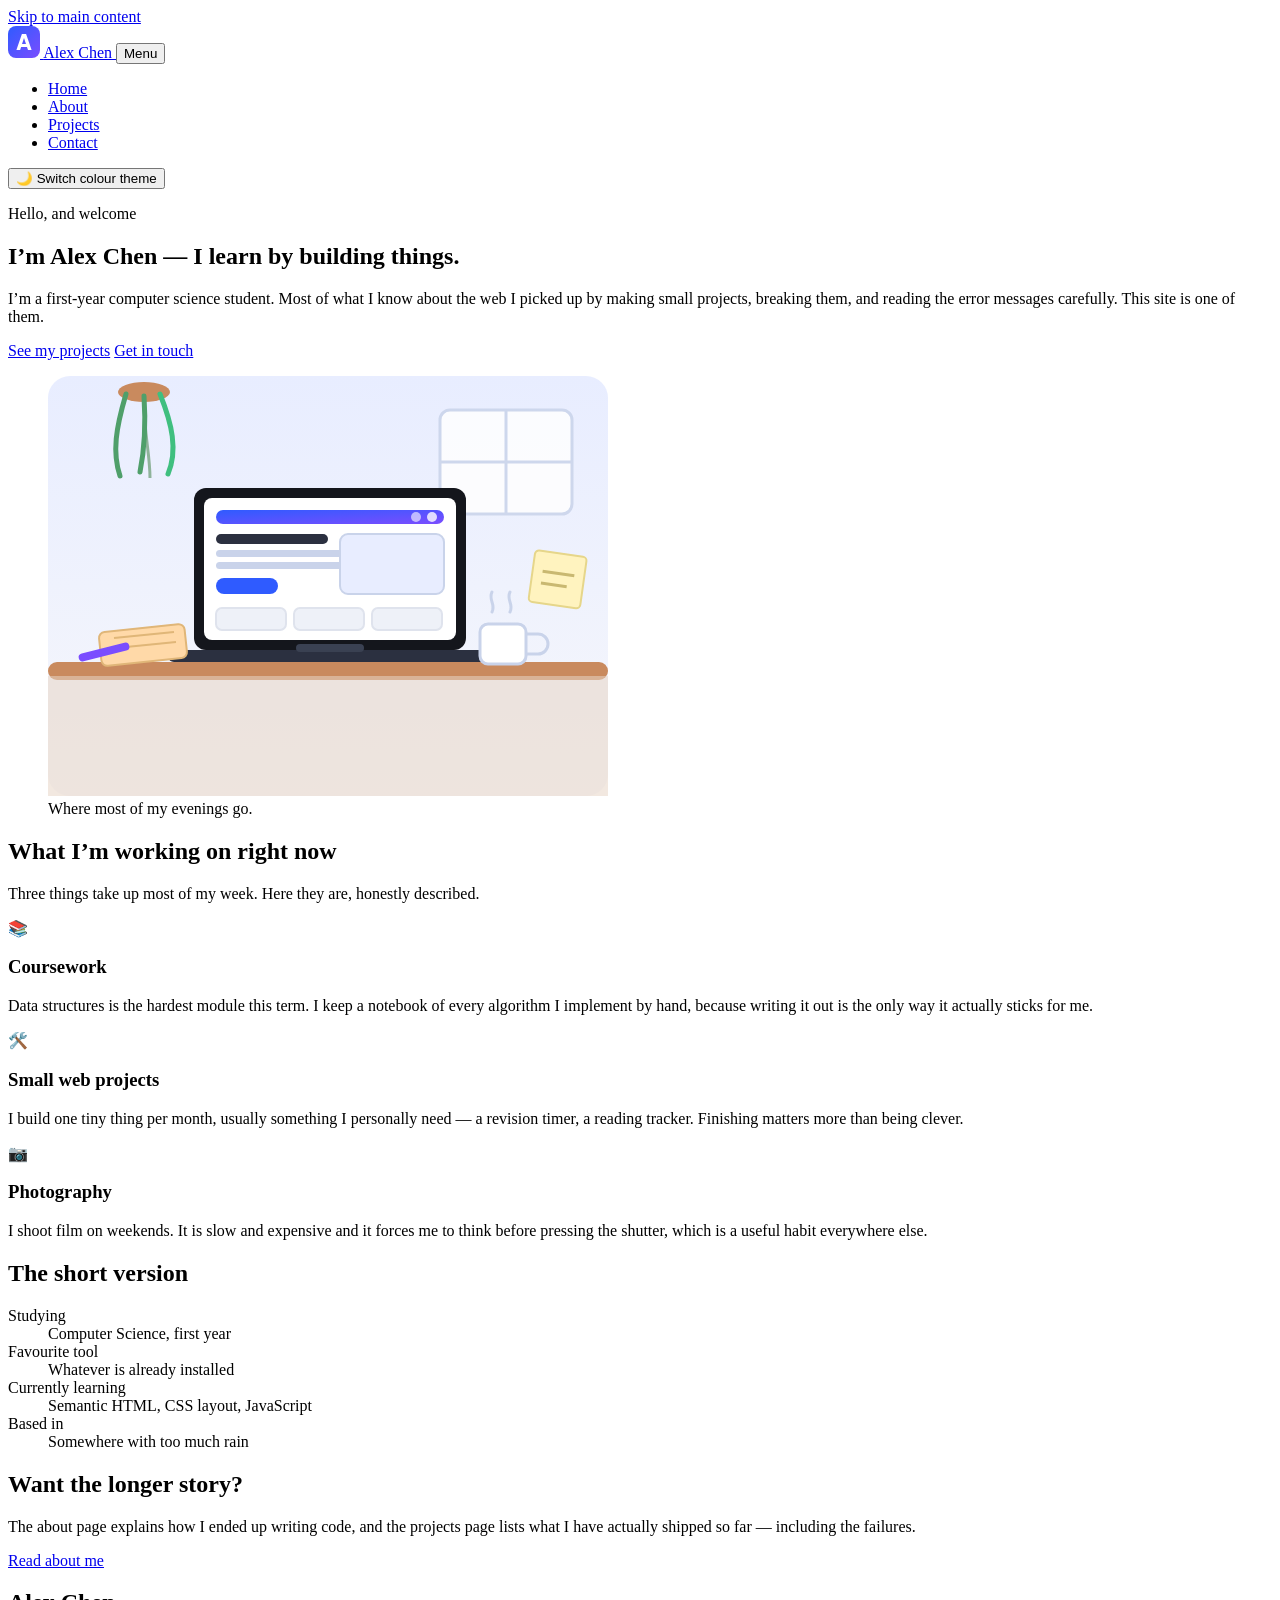
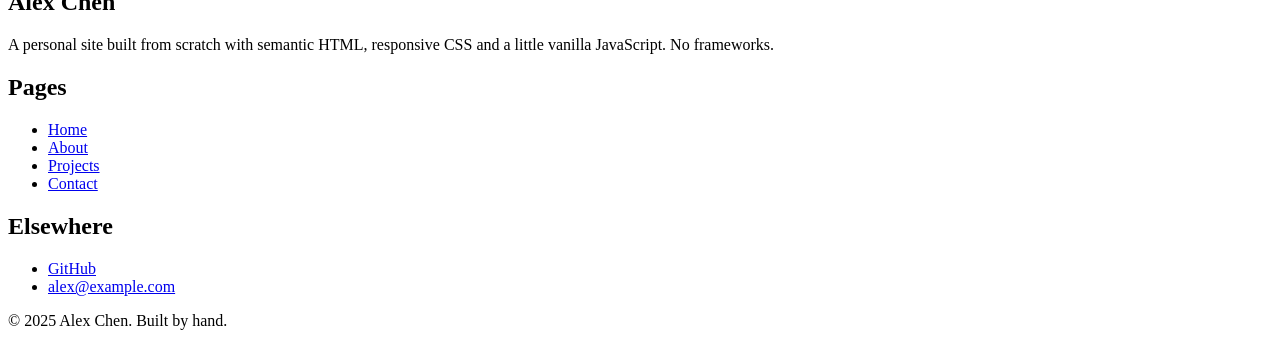
==== index.html @ 9174fbb1 "Add the home page with semantic structure and a shared navigation menu" ====
<!DOCTYPE html>
<!--
  ============================================================================
  TODO — REPLACE THESE BEFORE YOU SUBMIT
  ----------------------------------------------------------------------------
  1. "Alex Chen"        -> your own name (appears on every page + footer)
  2. YOUR-USERNAME      -> your GitHub username (in the og:url / og:image URLs)
  3. alex@example.com   -> your real email (contact page + footer)
  4. All body text      -> rewrite it in your own voice. The structure, HTML
                           and CSS are the graded part; the words must be yours.
  Search each file for the word TODO to find every placeholder.
  ============================================================================
-->
<html lang="en">
<head>
  <meta charset="utf-8">
  <meta name="viewport" content="width=device-width, initial-scale=1">

  <title>Alex Chen — Home</title>
  <meta name="description" content="Personal site of Alex Chen, a first-year computer science student who builds small, useful things for the web.">

  <!-- Identity: canonical URL, favicon, app icon, web app manifest -->
  <link rel="canonical" href="https://YOUR-USERNAME.github.io/personal-site/">
  <link rel="icon" href="assets/img/favicon.svg" type="image/svg+xml">
  <link rel="icon" href="assets/img/favicon-32.png" type="image/png" sizes="32x32">
  <link rel="apple-touch-icon" href="assets/img/apple-touch-icon.png">
  <link rel="manifest" href="site.webmanifest">
  <meta name="theme-color" content="#2f6bff">

  <!-- Identity: Open Graph image (1200x630) shown when the link is shared -->
  <meta property="og:type" content="website">
  <meta property="og:site_name" content="Alex Chen">
  <meta property="og:title" content="Alex Chen — Student, builder, curious person">
  <meta property="og:description" content="A small personal site about what I study, what I build, and how to reach me.">
  <meta property="og:url" content="https://YOUR-USERNAME.github.io/personal-site/">
  <meta property="og:image" content="https://YOUR-USERNAME.github.io/personal-site/assets/img/og-image.png">
  <meta property="og:image:width" content="1200">
  <meta property="og:image:height" content="630">
  <meta property="og:image:alt" content="Alex Chen — personal website">
  <meta name="twitter:card" content="summary_large_image">

  <!-- Styles -->
  <link rel="stylesheet" href="assets/css/style.css">
</head>

<body>
  <a class="skip-link" href="#main">Skip to main content</a>

  <header class="site-header">
    <div class="container header-inner">
      <a class="brand" href="index.html">
        <img class="brand-mark" src="assets/img/favicon.svg" alt="" width="32" height="32">
        <span class="brand-text">Alex&nbsp;Chen</span>
      </a>

      <button class="nav-toggle" type="button" aria-expanded="false" aria-controls="site-nav">
        <span class="nav-toggle-box" aria-hidden="true">
          <span class="nav-toggle-bar"></span>
          <span class="nav-toggle-bar"></span>
          <span class="nav-toggle-bar"></span>
        </span>
        <span class="visually-hidden">Menu</span>
      </button>

      <nav class="site-nav" id="site-nav" aria-label="Main navigation">
        <ul class="nav-list">
          <li><a href="index.html" aria-current="page">Home</a></li>
          <li><a href="about.html">About</a></li>
          <li><a href="projects.html">Projects</a></li>
          <li><a href="contact.html">Contact</a></li>
        </ul>
      </nav>

      <button class="theme-toggle" type="button" aria-pressed="false">
        <span class="theme-toggle-icon" aria-hidden="true">🌙</span>
        <span class="visually-hidden">Switch colour theme</span>
      </button>
    </div>
  </header>

  <main id="main">

    <!-- ===================== HERO ===================== -->
    <section class="hero" aria-labelledby="hero-title">
      <div class="container hero-inner">
        <div class="hero-copy">
          <p class="eyebrow">Hello, and welcome</p>
          <h1 id="hero-title">I&rsquo;m Alex Chen &mdash; I learn by building things.</h1>
          <p class="lead">
            I&rsquo;m a first-year computer science student. Most of what I know about
            the web I picked up by making small projects, breaking them, and reading
            the error messages carefully. This site is one of them.
          </p>
          <p class="hero-actions">
            <a class="button button-primary" href="projects.html">See my projects</a>
            <a class="button button-ghost" href="contact.html">Get in touch</a>
          </p>
        </div>

        <figure class="hero-figure">
          <img src="assets/img/hero-illustration.svg"
               alt="Illustration of a desk with a laptop showing a simple web page layout."
               width="560" height="420">
          <figcaption>Where most of my evenings go.</figcaption>
        </figure>
      </div>
    </section>

    <!-- ===================== WHAT I'M DOING ===================== -->
    <section class="section" aria-labelledby="now-title">
      <div class="container">
        <header class="section-head">
          <h2 id="now-title">What I&rsquo;m working on right now</h2>
          <p class="section-sub">
            Three things take up most of my week. Here they are, honestly described.
          </p>
        </header>

        <div class="card-grid">
          <article class="card">
            <p class="card-icon" aria-hidden="true">📚</p>
            <h3>Coursework</h3>
            <p>
              Data structures is the hardest module this term. I keep a notebook of
              every algorithm I implement by hand, because writing it out is the only
              way it actually sticks for me.
            </p>
          </article>

          <article class="card">
            <p class="card-icon" aria-hidden="true">🛠️</p>
            <h3>Small web projects</h3>
            <p>
              I build one tiny thing per month, usually something I personally need &mdash;
              a revision timer, a reading tracker. Finishing matters more than being clever.
            </p>
          </article>

          <article class="card">
            <p class="card-icon" aria-hidden="true">📷</p>
            <h3>Photography</h3>
            <p>
              I shoot film on weekends. It is slow and expensive and it forces me to
              think before pressing the shutter, which is a useful habit everywhere else.
            </p>
          </article>
        </div>
      </div>
    </section>

    <!-- ===================== QUICK FACTS ===================== -->
    <section class="section section-alt" aria-labelledby="facts-title">
      <div class="container">
        <h2 id="facts-title">The short version</h2>
        <dl class="facts">
          <div class="fact">
            <dt>Studying</dt>
            <dd>Computer Science, first year</dd>
          </div>
          <div class="fact">
            <dt>Favourite tool</dt>
            <dd>Whatever is already installed</dd>
          </div>
          <div class="fact">
            <dt>Currently learning</dt>
            <dd>Semantic HTML, CSS layout, JavaScript</dd>
          </div>
          <div class="fact">
            <dt>Based in</dt>
            <dd>Somewhere with too much rain</dd>
          </div>
        </dl>
      </div>
    </section>

    <!-- ===================== CALL TO ACTION ===================== -->
    <section class="section cta" aria-labelledby="cta-title">
      <div class="container cta-inner">
        <h2 id="cta-title">Want the longer story?</h2>
        <p>
          The about page explains how I ended up writing code, and the projects page
          lists what I have actually shipped so far &mdash; including the failures.
        </p>
        <p><a class="button button-primary" href="about.html">Read about me</a></p>
      </div>
    </section>

  </main>

  <footer class="site-footer">
    <div class="container footer-inner">
      <div class="footer-col">
        <h2 class="footer-title">Alex Chen</h2>
        <p class="footer-note">
          A personal site built from scratch with semantic HTML, responsive CSS and a
          little vanilla JavaScript. No frameworks.
        </p>
      </div>

      <nav class="footer-col" aria-label="Footer navigation">
        <h2 class="footer-title">Pages</h2>
        <ul class="footer-links">
          <li><a href="index.html">Home</a></li>
          <li><a href="about.html">About</a></li>
          <li><a href="projects.html">Projects</a></li>
          <li><a href="contact.html">Contact</a></li>
        </ul>
      </nav>

      <div class="footer-col">
        <h2 class="footer-title">Elsewhere</h2>
        <ul class="footer-links">
          <li><a href="https://github.com/YOUR-USERNAME" rel="me noopener">GitHub</a></li>
          <li><a href="mailto:alex@example.com">alex@example.com</a></li>
        </ul>
      </div>
    </div>

    <div class="container footer-bottom">
      <p>&copy; <span data-current-year>2025</span> Alex Chen. Built by hand.</p>
    </div>
  </footer>

  <script src="assets/js/main.js" defer></script>
</body>
</html>
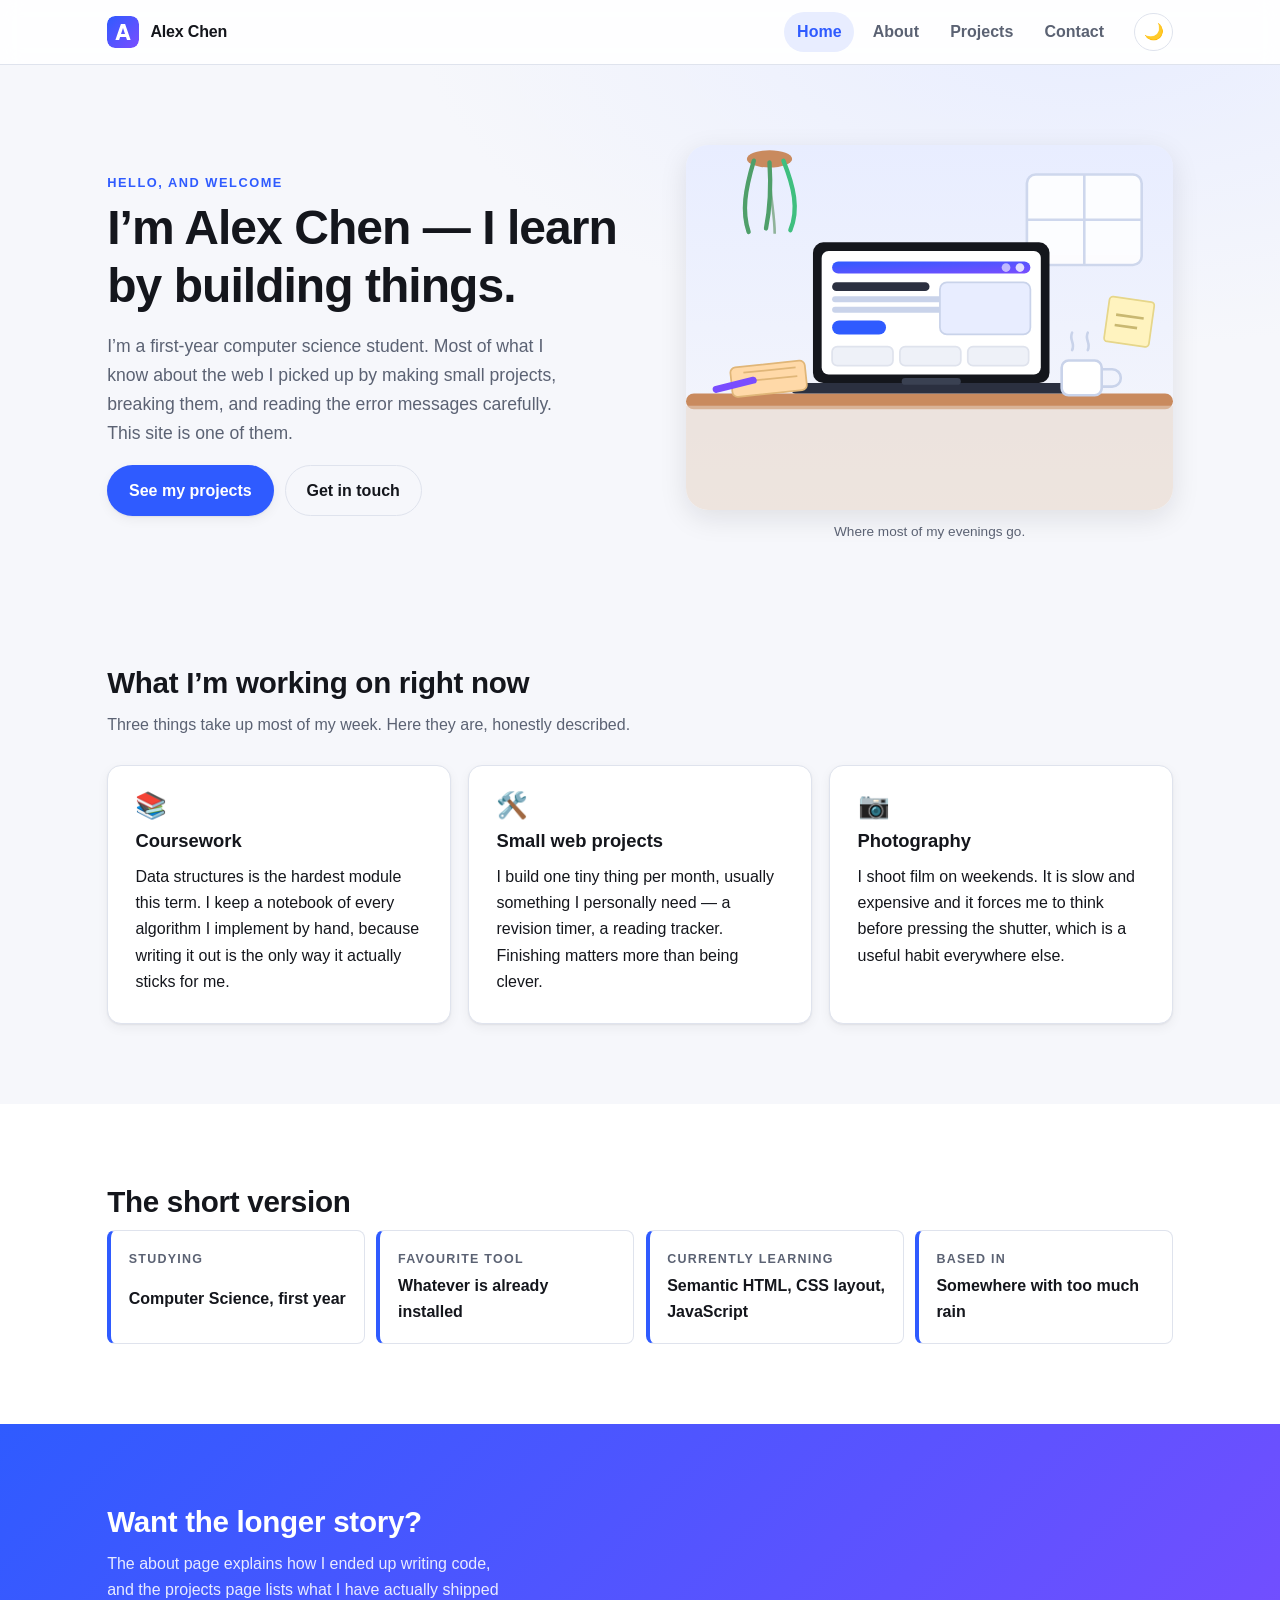
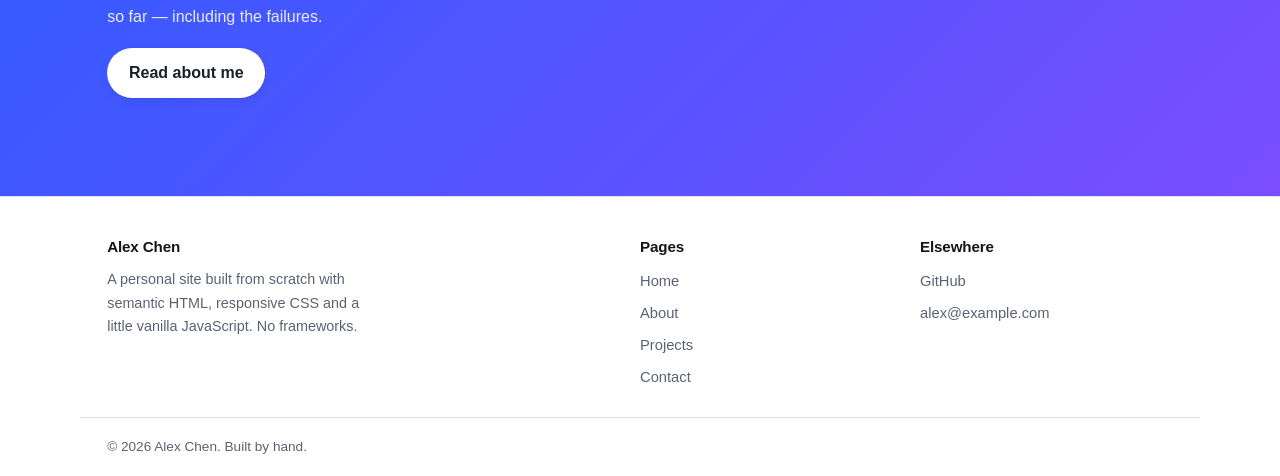
==== commit 356419a6: "Add the colour theme toggle and the responsive mobile navigation" ====
--- a/index.html
+++ b/index.html
@@ -40,6 +40,18 @@
   <meta name="twitter:card" content="summary_large_image">
 
   <!-- Styles -->
+  <!-- Set the colour theme before the first paint, so a dark-theme visitor
+       never sees a flash of the light theme. main.js takes over afterwards. -->
+  <script>
+    (function () {
+      try {
+        var saved = localStorage.getItem("alex-site-theme");
+        var dark = saved === "dark" ||
+          (!saved && window.matchMedia("(prefers-color-scheme: dark)").matches);
+        if (dark) { document.documentElement.setAttribute("data-theme", "dark"); }
+      } catch (error) { /* storage blocked: fall back to the light theme */ }
+    })();
+  </script>
   <link rel="stylesheet" href="assets/css/style.css">
 </head>
 
--- a/assets/css/style.css
+++ b/assets/css/style.css
@@ -0,0 +1,1156 @@
+/* ==========================================================================
+   Alex Chen — personal site
+   style.css  (part 1 of 2: tokens, layout, components)
+   Written by hand. No framework, no reset library, no build step.
+   Part 2 (the responsive layer) is appended at the end of this file.
+   ========================================================================== */
+
+/* --------------------------------------------------------------------------
+   1. Design tokens
+   -------------------------------------------------------------------------- */
+:root {
+  --bg:            #f6f7fb;
+  --bg-alt:        #ffffff;
+  --surface:       #ffffff;
+  --surface-2:     #eef1f8;
+  --text:          #14161c;
+  --text-muted:    #5b6273;
+  --border:        #dfe3ed;
+  --accent:        #2f5bff;
+  --accent-soft:   #e8edff;
+  --accent-text:   #ffffff;
+  --shadow-sm:     0 1px 2px rgba(20, 22, 28, .06), 0 4px 12px rgba(20, 22, 28, .05);
+  --shadow-md:     0 8px 28px rgba(20, 22, 28, .10);
+  --radius-sm:     8px;
+  --radius:        14px;
+  --radius-lg:     22px;
+  --space-1:       .35rem;
+  --space-2:       .7rem;
+  --space-3:       1.1rem;
+  --space-4:       1.7rem;
+  --space-5:       2.6rem;
+  --space-6:       4rem;
+  --container:     70rem;
+  --font-body:     "Segoe UI", Roboto, "Helvetica Neue", Arial, "Noto Sans", sans-serif;
+  --font-mono:     "Cascadia Code", Consolas, "SF Mono", Menlo, monospace;
+  --transition:    180ms ease;
+}
+
+/* Dark theme: applied by JavaScript through html[data-theme="dark"] */
+html[data-theme="dark"] {
+  --bg:            #0d1017;
+  --bg-alt:        #11151d;
+  --surface:       #161b25;
+  --surface-2:     #1d2431;
+  --text:          #e8edf6;
+  --text-muted:    #9aa5b8;
+  --border:        #28303f;
+  --accent:        #7c9bff;
+  --accent-soft:   #1b2439;
+  --accent-text:   #0d1017;
+  --shadow-sm:     0 1px 2px rgba(0, 0, 0, .4);
+  --shadow-md:     0 10px 30px rgba(0, 0, 0, .5);
+}
+
+/* --------------------------------------------------------------------------
+   2. Reset — only what this site actually needs
+   -------------------------------------------------------------------------- */
+*,
+*::before,
+*::after { box-sizing: border-box; }
+
+html { -webkit-text-size-adjust: 100%; }
+
+body {
+  margin: 0;
+  background-color: var(--bg);
+  color: var(--text);
+  font-family: var(--font-body);
+  font-size: 1rem;
+  line-height: 1.65;
+  -webkit-font-smoothing: antialiased;
+  transition: background-color var(--transition), color var(--transition);
+}
+
+h1, h2, h3, h4 {
+  line-height: 1.2;
+  margin: 0 0 var(--space-2);
+  text-wrap: balance;
+}
+
+h1 { font-size: 2.25rem; letter-spacing: -.02em; }
+h2 { font-size: 1.6rem; letter-spacing: -.01em; }
+h3 { font-size: 1.15rem; }
+
+p  { margin: 0 0 var(--space-3); }
+ul, ol { margin: 0 0 var(--space-3); }
+
+img {
+  max-width: 100%;
+  height: auto;
+  display: block;
+}
+
+a {
+  color: var(--accent);
+  text-decoration-thickness: .08em;
+  text-underline-offset: .18em;
+}
+
+a:hover { text-decoration-thickness: .16em; }
+
+button, input, select, textarea {
+  font: inherit;
+  color: inherit;
+}
+
+:focus-visible {
+  outline: 3px solid var(--accent);
+  outline-offset: 2px;
+  border-radius: 4px;
+}
+
+/* --------------------------------------------------------------------------
+   3. Utilities
+   -------------------------------------------------------------------------- */
+.container {
+  width: 100%;
+  max-width: var(--container);
+  margin-inline: auto;
+  padding-inline: var(--space-3);
+}
+
+.container-narrow { max-width: 48rem; }
+
+.visually-hidden {
+  position: absolute !important;
+  width: 1px; height: 1px;
+  margin: -1px; padding: 0;
+  overflow: hidden;
+  clip: rect(0 0 0 0);
+  clip-path: inset(50%);
+  white-space: nowrap;
+  border: 0;
+}
+
+.skip-link {
+  position: absolute;
+  left: var(--space-3);
+  top: -4rem;
+  z-index: 100;
+  padding: var(--space-2) var(--space-3);
+  background-color: var(--accent);
+  color: var(--accent-text);
+  border-radius: 0 0 var(--radius-sm) var(--radius-sm);
+  font-weight: 600;
+  text-decoration: none;
+  transition: top var(--transition);
+}
+
+.skip-link:focus { top: 0; }
+
+.eyebrow {
+  margin: 0 0 var(--space-1);
+  font-size: .8rem;
+  font-weight: 700;
+  letter-spacing: .12em;
+  text-transform: uppercase;
+  color: var(--accent);
+}
+
+.lead {
+  font-size: 1.1rem;
+  color: var(--text-muted);
+  max-width: 46ch;
+}
+
+/* --------------------------------------------------------------------------
+   4. Buttons
+   -------------------------------------------------------------------------- */
+.button {
+  display: inline-block;
+  padding: .7rem 1.3rem;
+  border: 1px solid transparent;
+  border-radius: 999px;
+  font-weight: 600;
+  text-decoration: none;
+  cursor: pointer;
+  transition: transform var(--transition), background-color var(--transition),
+              border-color var(--transition), color var(--transition),
+              box-shadow var(--transition);
+}
+
+.button-primary {
+  background-color: var(--accent);
+  color: var(--accent-text);
+  box-shadow: var(--shadow-sm);
+}
+
+.button-primary:hover {
+  transform: translateY(-2px);
+  box-shadow: var(--shadow-md);
+}
+
+.button-ghost {
+  background-color: transparent;
+  color: var(--text);
+  border-color: var(--border);
+}
+
+.button-ghost:hover {
+  border-color: var(--accent);
+  color: var(--accent);
+  transform: translateY(-2px);
+}
+
+/* --------------------------------------------------------------------------
+   5. Site header and navigation
+   -------------------------------------------------------------------------- */
+.site-header {
+  position: sticky;
+  top: 0;
+  z-index: 50;
+  background-color: color-mix(in srgb, var(--bg-alt) 88%, transparent);
+  backdrop-filter: blur(10px);
+  border-bottom: 1px solid var(--border);
+}
+
+.header-inner {
+  display: flex;
+  align-items: center;
+  gap: var(--space-3);
+  min-height: 4rem;
+}
+
+.brand {
+  display: inline-flex;
+  align-items: center;
+  gap: var(--space-2);
+  margin-right: auto;
+  font-weight: 700;
+  letter-spacing: -.01em;
+  color: var(--text);
+  text-decoration: none;
+}
+
+.brand-mark {
+  width: 2rem;
+  height: 2rem;
+  border-radius: var(--radius-sm);
+}
+
+.brand-text { white-space: nowrap; }
+
+.nav-list {
+  display: flex;
+  align-items: center;
+  gap: var(--space-1);
+  margin: 0;
+  padding: 0;
+  list-style: none;
+}
+
+.nav-list a {
+  display: block;
+  padding: .45rem .8rem;
+  border-radius: 999px;
+  color: var(--text-muted);
+  font-weight: 600;
+  text-decoration: none;
+  transition: background-color var(--transition), color var(--transition);
+}
+
+.nav-list a:hover {
+  background-color: var(--surface-2);
+  color: var(--text);
+}
+
+/* aria-current="page" is set in the HTML, so the active page is also
+   announced to screen readers instead of being colour-only. */
+.nav-list a[aria-current="page"] {
+  background-color: var(--accent-soft);
+  color: var(--accent);
+}
+
+.theme-toggle {
+  display: inline-grid;
+  place-items: center;
+  width: 2.4rem;
+  height: 2.4rem;
+  padding: 0;
+  background-color: var(--surface);
+  border: 1px solid var(--border);
+  border-radius: 999px;
+  cursor: pointer;
+  transition: border-color var(--transition), transform var(--transition);
+}
+
+.theme-toggle:hover {
+  border-color: var(--accent);
+  transform: rotate(-15deg);
+}
+
+/* Hamburger button: only meaningful in the mobile layout, so it is hidden
+   here and switched on inside the responsive layer in part 2. */
+.nav-toggle {
+  display: none;
+  padding: 0;
+  background: none;
+  border: 0;
+  cursor: pointer;
+}
+
+.nav-toggle-box {
+  display: grid;
+  gap: 5px;
+  width: 1.5rem;
+}
+
+.nav-toggle-bar {
+  display: block;
+  height: 2px;
+  background-color: var(--text);
+  border-radius: 2px;
+  transition: transform var(--transition), opacity var(--transition);
+}
+
+/* --------------------------------------------------------------------------
+   6. Hero
+   -------------------------------------------------------------------------- */
+.hero {
+  padding-block: var(--space-6) var(--space-5);
+  background:
+    radial-gradient(60rem 30rem at 85% -10%, var(--accent-soft), transparent 70%),
+    var(--bg);
+}
+
+.hero-inner {
+  display: grid;
+  gap: var(--space-5);
+  align-items: center;
+}
+
+.hero-copy h1 { margin-bottom: var(--space-3); }
+
+.hero-actions {
+  display: flex;
+  flex-wrap: wrap;
+  gap: var(--space-2);
+  margin-bottom: 0;
+}
+
+.hero-figure { margin: 0; }
+
+.hero-figure img {
+  width: 100%;
+  border-radius: var(--radius-lg);
+  box-shadow: var(--shadow-md);
+}
+
+.hero-figure figcaption,
+.split-figure figcaption {
+  margin-top: var(--space-2);
+  font-size: .85rem;
+  color: var(--text-muted);
+  text-align: center;
+}
+
+/* --------------------------------------------------------------------------
+   7. Generic sections
+   -------------------------------------------------------------------------- */
+.section { padding-block: var(--space-6); }
+
+.section-alt { background-color: var(--bg-alt); }
+
+.section-head {
+  max-width: 44rem;
+  margin-bottom: var(--space-4);
+}
+
+.section-sub {
+  color: var(--text-muted);
+  margin-bottom: 0;
+}
+
+.page-head {
+  padding-block: var(--space-5) var(--space-4);
+  background: linear-gradient(180deg, var(--accent-soft), transparent);
+  border-bottom: 1px solid var(--border);
+}
+
+/* --------------------------------------------------------------------------
+   8. Cards
+   -------------------------------------------------------------------------- */
+.card-grid {
+  display: grid;
+  gap: var(--space-3);
+}
+
+.card {
+  padding: var(--space-4);
+  background-color: var(--surface);
+  border: 1px solid var(--border);
+  border-radius: var(--radius);
+  box-shadow: var(--shadow-sm);
+  transition: transform var(--transition), box-shadow var(--transition),
+              border-color var(--transition);
+}
+
+.card:hover {
+  transform: translateY(-4px);
+  box-shadow: var(--shadow-md);
+  border-color: var(--accent);
+}
+
+.card p:last-child { margin-bottom: 0; }
+
+.card-icon {
+  font-size: 1.6rem;
+  line-height: 1;
+  margin-bottom: var(--space-2);
+}
+
+/* --------------------------------------------------------------------------
+   9. Definition list used for the quick facts
+   -------------------------------------------------------------------------- */
+.facts {
+  display: grid;
+  gap: var(--space-2);
+  margin: 0;
+}
+
+.fact {
+  display: grid;
+  gap: .2rem;
+  padding: var(--space-3);
+  background-color: var(--surface);
+  border: 1px solid var(--border);
+  border-left: 4px solid var(--accent);
+  border-radius: var(--radius-sm);
+}
+
+.fact dt {
+  font-size: .78rem;
+  font-weight: 700;
+  letter-spacing: .1em;
+  text-transform: uppercase;
+  color: var(--text-muted);
+}
+
+.fact dd {
+  margin: 0;
+  font-weight: 600;
+}
+
+/* --------------------------------------------------------------------------
+   10. Call to action band
+   -------------------------------------------------------------------------- */
+.cta {
+  background: linear-gradient(135deg, var(--accent), #7a4dff);
+  color: #fff;
+}
+
+.cta h2 { color: #fff; }
+
+.cta p {
+  max-width: 46ch;
+  color: rgba(255, 255, 255, .88);
+}
+
+.cta .button-primary {
+  background-color: #fff;
+  color: #1b1f2a;
+}
+
+.cta .button-primary:hover { background-color: #f0f2ff; }
+
+/* --------------------------------------------------------------------------
+   11. Split layout (text beside a figure or an aside)
+   -------------------------------------------------------------------------- */
+.split {
+  display: grid;
+  gap: var(--space-5);
+  align-items: start;
+}
+
+.split-body > :last-child,
+.split-aside > :last-child { margin-bottom: 0; }
+
+.split-figure { margin: 0; }
+
+.split-figure img {
+  border-radius: var(--radius-lg);
+  box-shadow: var(--shadow-md);
+}
+
+.split-aside {
+  padding: var(--space-4);
+  background-color: var(--surface);
+  border: 1px solid var(--border);
+  border-radius: var(--radius);
+  box-shadow: var(--shadow-sm);
+}
+
+/* --------------------------------------------------------------------------
+   12. Timeline (about page)
+   -------------------------------------------------------------------------- */
+.timeline {
+  list-style: none;
+  margin: 0;
+  padding: 0;
+  display: grid;
+  gap: var(--space-3);
+}
+
+.timeline-item {
+  position: relative;
+  padding: var(--space-3) var(--space-3) var(--space-3) var(--space-4);
+  background-color: var(--surface);
+  border: 1px solid var(--border);
+  border-radius: var(--radius);
+}
+
+/* The dot on the rail: pure decoration, so it is drawn in CSS. */
+.timeline-item::before {
+  content: "";
+  position: absolute;
+  left: .85rem;
+  top: 1.6rem;
+  width: .6rem;
+  height: .6rem;
+  background-color: var(--accent);
+  border-radius: 50%;
+  box-shadow: 0 0 0 4px var(--accent-soft);
+}
+
+.timeline-item h3 { margin-bottom: var(--space-1); }
+.timeline-item p { margin-bottom: 0; color: var(--text-muted); }
+
+/* --------------------------------------------------------------------------
+   13. Skills bars (about page)
+   -------------------------------------------------------------------------- */
+.skills {
+  list-style: none;
+  margin: 0;
+  padding: 0;
+  display: grid;
+  gap: var(--space-3);
+}
+
+.skill-head {
+  display: flex;
+  flex-wrap: wrap;
+  gap: var(--space-2);
+  justify-content: space-between;
+  margin-bottom: var(--space-1);
+  font-weight: 600;
+}
+
+.skill-value {
+  font-weight: 500;
+  font-size: .9rem;
+  color: var(--text-muted);
+}
+
+.skill-bar {
+  height: .7rem;
+  background-color: var(--surface-2);
+  border-radius: 999px;
+  overflow: hidden;
+}
+
+.skill-fill {
+  display: block;
+  height: 100%;
+  width: var(--level, 0%);
+  background: linear-gradient(90deg, var(--accent), #7a4dff);
+  border-radius: inherit;
+  transition: width 900ms cubic-bezier(.2, .8, .2, 1);
+}
+
+
+/* --------------------------------------------------------------------------
+   14. Tag lists
+   -------------------------------------------------------------------------- */
+.tag-list {
+  display: flex;
+  flex-wrap: wrap;
+  gap: var(--space-1);
+  margin: 0;
+  padding: 0;
+  list-style: none;
+}
+
+.tag-list li {
+  padding: .2rem .65rem;
+  font-size: .78rem;
+  font-weight: 600;
+  color: var(--accent);
+  background-color: var(--accent-soft);
+  border-radius: 999px;
+}
+
+.tag-list-large li {
+  font-size: .95rem;
+  padding: .45rem 1rem;
+}
+
+/* --------------------------------------------------------------------------
+   15. Project filter and grid
+   -------------------------------------------------------------------------- */
+.filter-bar {
+  display: flex;
+  flex-wrap: wrap;
+  gap: var(--space-1);
+  margin-bottom: var(--space-2);
+}
+
+.filter-button {
+  padding: .45rem 1rem;
+  background-color: var(--surface);
+  border: 1px solid var(--border);
+  border-radius: 999px;
+  font-weight: 600;
+  cursor: pointer;
+  transition: background-color var(--transition), color var(--transition),
+              border-color var(--transition);
+}
+
+.filter-button:hover { border-color: var(--accent); color: var(--accent); }
+
+.filter-button.is-active {
+  background-color: var(--accent);
+  border-color: var(--accent);
+  color: var(--accent-text);
+}
+
+.filter-status {
+  font-size: .85rem;
+  color: var(--text-muted);
+  margin-bottom: var(--space-4);
+}
+
+.project-grid {
+  display: grid;
+  gap: var(--space-4);
+}
+
+.project {
+  display: flex;
+  flex-direction: column;
+  overflow: hidden;
+  background-color: var(--surface);
+  border: 1px solid var(--border);
+  border-radius: var(--radius);
+  box-shadow: var(--shadow-sm);
+  transition: transform var(--transition), box-shadow var(--transition);
+}
+
+.project:hover {
+  transform: translateY(-4px);
+  box-shadow: var(--shadow-md);
+}
+
+/* Added by JavaScript while filtering */
+.project.is-hidden { display: none; }
+
+.project-figure {
+  margin: 0;
+  background-color: var(--surface-2);
+}
+
+.project-figure img { width: 100%; }
+
+.project-body {
+  padding: var(--space-4);
+  display: flex;
+  flex-direction: column;
+  gap: var(--space-2);
+  flex: 1;
+}
+
+.project-body p { margin-bottom: 0; color: var(--text-muted); }
+
+.empty-state {
+  padding: var(--space-4);
+  text-align: center;
+  color: var(--text-muted);
+  border: 1px dashed var(--border);
+  border-radius: var(--radius);
+}
+
+/* --------------------------------------------------------------------------
+   16. Contact form
+   -------------------------------------------------------------------------- */
+.contact-form { margin: 0; }
+
+.form-note {
+  padding: var(--space-3);
+  font-size: .9rem;
+  color: var(--text-muted);
+  background-color: var(--surface-2);
+  border-left: 4px solid var(--accent);
+  border-radius: var(--radius-sm);
+}
+
+.field { margin-bottom: var(--space-3); }
+
+.field label {
+  display: block;
+  margin-bottom: var(--space-1);
+  font-weight: 600;
+}
+
+.field input[type="text"],
+.field input[type="email"],
+.field select,
+.field textarea {
+  width: 100%;
+  padding: .65rem .8rem;
+  background-color: var(--surface);
+  border: 1px solid var(--border);
+  border-radius: var(--radius-sm);
+  transition: border-color var(--transition), box-shadow var(--transition);
+}
+
+.field textarea { resize: vertical; min-height: 8rem; }
+
+.field input:focus,
+.field select:focus,
+.field textarea:focus {
+  border-color: var(--accent);
+  box-shadow: 0 0 0 3px var(--accent-soft);
+  outline: none;
+}
+
+/* Invalid state is added by JavaScript, never by the browser's own
+   :invalid, so that an untouched form does not look broken. */
+.field.has-error input,
+.field.has-error select,
+.field.has-error textarea {
+  border-color: #d64545;
+}
+
+.field.has-error { animation: shake 260ms ease; }
+
+@keyframes shake {
+  0%, 100% { transform: translateX(0); }
+  25%      { transform: translateX(-4px); }
+  75%      { transform: translateX(4px); }
+}
+
+.field-error {
+  margin: var(--space-1) 0 0;
+  font-size: .85rem;
+  font-weight: 600;
+  color: #c93a3a;
+}
+
+html[data-theme="dark"] .field-error { color: #ff8f8f; }
+
+.field-hint {
+  margin: var(--space-1) 0 0;
+  font-size: .82rem;
+  color: var(--text-muted);
+}
+
+.field-check {
+  display: grid;
+  grid-template-columns: auto 1fr;
+  gap: var(--space-2);
+  align-items: start;
+}
+
+.field-check label {
+  margin-bottom: 0;
+  font-weight: 500;
+}
+
+.field-check .field-error { grid-column: 1 / -1; }
+
+.form-actions {
+  display: flex;
+  flex-wrap: wrap;
+  gap: var(--space-2);
+  margin-bottom: var(--space-3);
+}
+
+.form-success {
+  padding: var(--space-3);
+  color: #14612f;
+  background-color: #e3f6e9;
+  border: 1px solid #9ddcb2;
+  border-radius: var(--radius-sm);
+  font-weight: 600;
+}
+
+html[data-theme="dark"] .form-success {
+  color: #9ff0bb;
+  background-color: #12301d;
+  border-color: #245c37;
+}
+
+/* --------------------------------------------------------------------------
+   17. Contact details and check list
+   -------------------------------------------------------------------------- */
+.contact-list {
+  display: grid;
+  grid-template-columns: auto 1fr;
+  gap: var(--space-1) var(--space-3);
+  margin: 0 0 var(--space-4);
+}
+
+.contact-list dt {
+  font-weight: 700;
+  font-size: .8rem;
+  letter-spacing: .08em;
+  text-transform: uppercase;
+  color: var(--text-muted);
+  padding-top: .25rem;
+}
+
+.contact-list dd { margin: 0; }
+
+.check-list {
+  margin: 0;
+  padding-left: 1.2rem;
+  color: var(--text-muted);
+}
+
+.check-list li { margin-bottom: var(--space-2); }
+
+/* --------------------------------------------------------------------------
+   18. FAQ (native details/summary — no JavaScript required)
+   -------------------------------------------------------------------------- */
+.faq {
+  background-color: var(--surface);
+  border: 1px solid var(--border);
+  border-radius: var(--radius);
+  margin-bottom: var(--space-2);
+  overflow: hidden;
+}
+
+.faq summary {
+  padding: var(--space-3) var(--space-4);
+  font-weight: 600;
+  cursor: pointer;
+  list-style: none;
+  display: flex;
+  justify-content: space-between;
+  gap: var(--space-3);
+  transition: background-color var(--transition);
+}
+
+.faq summary::-webkit-details-marker { display: none; }
+
+.faq summary::after {
+  content: "+";
+  font-size: 1.3rem;
+  line-height: 1;
+  color: var(--accent);
+}
+
+.faq[open] summary::after { content: "–"; }
+
+.faq summary:hover { background-color: var(--surface-2); }
+
+.faq p {
+  padding: 0 var(--space-4) var(--space-3);
+  margin: 0;
+  color: var(--text-muted);
+}
+
+/* --------------------------------------------------------------------------
+   19. Footer
+   -------------------------------------------------------------------------- */
+.site-footer {
+  background-color: var(--bg-alt);
+  border-top: 1px solid var(--border);
+  padding-top: var(--space-5);
+}
+
+.footer-inner {
+  display: grid;
+  gap: var(--space-4);
+  padding-bottom: var(--space-4);
+}
+
+.footer-title {
+  font-size: .95rem;
+  font-weight: 700;
+  margin-bottom: var(--space-2);
+}
+
+.footer-note {
+  color: var(--text-muted);
+  font-size: .9rem;
+  max-width: 34ch;
+  margin-bottom: 0;
+}
+
+.footer-links {
+  list-style: none;
+  margin: 0;
+  padding: 0;
+  display: grid;
+  gap: var(--space-1);
+}
+
+.footer-links a {
+  color: var(--text-muted);
+  text-decoration: none;
+  font-size: .92rem;
+}
+
+.footer-links a:hover { color: var(--accent); text-decoration: underline; }
+
+.footer-bottom {
+  padding-block: var(--space-3);
+  border-top: 1px solid var(--border);
+  font-size: .85rem;
+  color: var(--text-muted);
+}
+
+.footer-bottom p { margin: 0; }
+
+/* --------------------------------------------------------------------------
+   20. Scroll reveal — JavaScript adds .is-visible
+   Elements stay fully visible when JavaScript is unavailable.
+   -------------------------------------------------------------------------- */
+.reveal {
+  opacity: 1;
+  transform: none;
+}
+
+html.js .reveal {
+  opacity: 0;
+  transform: translateY(14px);
+  transition: opacity 500ms ease, transform 500ms ease;
+}
+
+html.js .reveal.is-visible {
+  opacity: 1;
+  transform: none;
+}
+
+/* ==========================================================================
+   Alex Chen — personal site
+   style.css  (part 2 of 2: the responsive layer and print styles)
+
+   The base styles above are written mobile-first: every multi-column rule
+   lives in a min-width media query below, so a phone gets the simple single
+   column version by default and wider screens progressively get more.
+   ========================================================================== */
+
+/* --------------------------------------------------------------------------
+   21. Small screens (the default phone layout)
+
+   The horizontal menu does not fit next to a logo on a phone, so below
+   820px it is replaced by a toggle button and a drop-down panel.
+   -------------------------------------------------------------------------- */
+@media (max-width: 819.98px) {
+  .nav-toggle {
+    display: inline-grid;
+    place-items: center;
+    width: 2.4rem;
+    height: 2.4rem;
+    background-color: var(--surface);
+    border: 1px solid var(--border);
+    border-radius: 999px;
+    transition: border-color var(--transition);
+  }
+
+  .nav-toggle:hover { border-color: var(--accent); }
+
+  /* position: sticky on .site-header makes it the containing block, so the
+     panel can span the full width of the viewport. */
+  .site-nav {
+    position: absolute;
+    top: 100%;
+    left: 0;
+    right: 0;
+    display: none;
+    padding: var(--space-2) var(--space-3) var(--space-3);
+    background-color: var(--bg-alt);
+    border-bottom: 1px solid var(--border);
+    box-shadow: var(--shadow-md);
+  }
+
+  .site-nav.is-open { display: block; }
+
+  .nav-list {
+    flex-direction: column;
+    align-items: stretch;
+    gap: 2px;
+  }
+
+  .nav-list a {
+    padding: .7rem .85rem;
+    border-radius: var(--radius-sm);
+  }
+
+  /* Turn the three bars into a cross while the menu is open. */
+  .nav-toggle[aria-expanded="true"] .nav-toggle-bar:nth-child(1) {
+    transform: translateY(7px) rotate(45deg);
+  }
+
+  .nav-toggle[aria-expanded="true"] .nav-toggle-bar:nth-child(2) {
+    opacity: 0;
+  }
+
+  .nav-toggle[aria-expanded="true"] .nav-toggle-bar:nth-child(3) {
+    transform: translateY(-7px) rotate(-45deg);
+  }
+}
+
+/* --------------------------------------------------------------------------
+   21b. Keeping large media from forcing the page sideways
+
+   A grid item defaults to min-width: auto, so a 560px-wide illustration would
+   otherwise set the width of its whole column and push the page sideways on a
+   phone. minmax(0, 1fr) lets every single-column layout shrink to fit.
+   -------------------------------------------------------------------------- */
+.hero-inner,
+.split,
+.card-grid,
+.project-grid,
+.facts,
+.footer-inner,
+.skills,
+.timeline {
+  grid-template-columns: minmax(0, 1fr);
+}
+
+/* The same guard on the boxes that actually hold the wide images. */
+.hero-copy,
+.hero-figure,
+.split-body,
+.split-figure,
+.split-aside { min-width: 0; }
+/* --------------------------------------------------------------------------
+   22. Fluid type and a little breathing room
+   -------------------------------------------------------------------------- */
+html {
+  scroll-behavior: smooth;
+  scroll-padding-top: 5rem; /* keeps anchored headings clear of the sticky header */
+}
+
+h1 { font-size: clamp(1.85rem, 1.2rem + 2.6vw, 3rem); }
+h2 { font-size: clamp(1.35rem, 1.05rem + 1.1vw, 1.85rem); }
+
+/* --------------------------------------------------------------------------
+   23. Tablet and up
+   -------------------------------------------------------------------------- */
+@media (min-width: 640px) {
+  .container { padding-inline: var(--space-4); }
+
+  .card-grid,
+  .facts { grid-template-columns: repeat(2, minmax(0, 1fr)); }
+
+  .footer-inner { grid-template-columns: repeat(2, minmax(0, 1fr)); }
+
+  .hero { padding-block: 5rem var(--space-5); }
+}
+
+/* --------------------------------------------------------------------------
+   24. Desktop navigation and two-column layouts
+   -------------------------------------------------------------------------- */
+@media (min-width: 820px) {
+  .hero-inner { grid-template-columns: 1.05fr .95fr; }
+
+  .split { grid-template-columns: 1.4fr 1fr; }
+  .split-wide { grid-template-columns: 1.5fr 1fr; }
+
+  .project-grid { grid-template-columns: repeat(2, minmax(0, 1fr)); }
+
+  .footer-inner { grid-template-columns: 2fr 1fr 1fr; }
+
+  .section { padding-block: 5rem; }
+}
+
+/* --------------------------------------------------------------------------
+   25. Large screens
+   -------------------------------------------------------------------------- */
+@media (min-width: 1024px) {
+  .card-grid { grid-template-columns: repeat(3, minmax(0, 1fr)); }
+
+  .facts { grid-template-columns: repeat(4, minmax(0, 1fr)); }
+
+  .skills { grid-template-columns: repeat(2, minmax(0, 1fr)); column-gap: var(--space-4); }
+
+  .contact-list { grid-template-columns: 9rem 1fr; }
+}
+
+/* --------------------------------------------------------------------------
+   26. Skill bars animate in only when JavaScript can drive them.
+   Without JavaScript the bars are simply drawn at their final width.
+   -------------------------------------------------------------------------- */
+html.js .skill-fill { width: 0; }
+
+html.js .skill-fill.is-measured { width: var(--level, 0%); }
+
+/* --------------------------------------------------------------------------
+   27. Respect the visitor's motion preference
+   -------------------------------------------------------------------------- */
+@media (prefers-reduced-motion: reduce) {
+  html { scroll-behavior: auto; }
+
+  *,
+  *::before,
+  *::after {
+    animation-duration: .001ms !important;
+    animation-iteration-count: 1 !important;
+    transition-duration: .001ms !important;
+  }
+
+  html.js .reveal,
+  html.js .reveal.is-visible {
+    opacity: 1;
+    transform: none;
+  }
+
+  .button:hover,
+  .card:hover,
+  .project:hover { transform: none; }
+}
+
+/* --------------------------------------------------------------------------
+   28. Print — the pages should still make sense on paper
+   -------------------------------------------------------------------------- */
+@media print {
+  .site-header,
+  .site-footer,
+  .skip-link,
+  .nav-toggle,
+  .theme-toggle,
+  .filter-bar,
+  .filter-status,
+  .form-actions,
+  .hero-figure { display: none !important; }
+
+  body {
+    background: #fff;
+    color: #000;
+    font-size: 11pt;
+  }
+
+  .section,
+  .hero { padding-block: 1rem; }
+
+  .card,
+  .project,
+  .faq,
+  .split-aside,
+  .timeline-item {
+    box-shadow: none;
+    border: 1px solid #999;
+    break-inside: avoid;
+  }
+
+  /* Show where a link actually goes, now that it cannot be clicked. */
+  main a[href^="http"]::after {
+    content: " (" attr(href) ")";
+    font-size: .85em;
+    color: #444;
+  }
+}
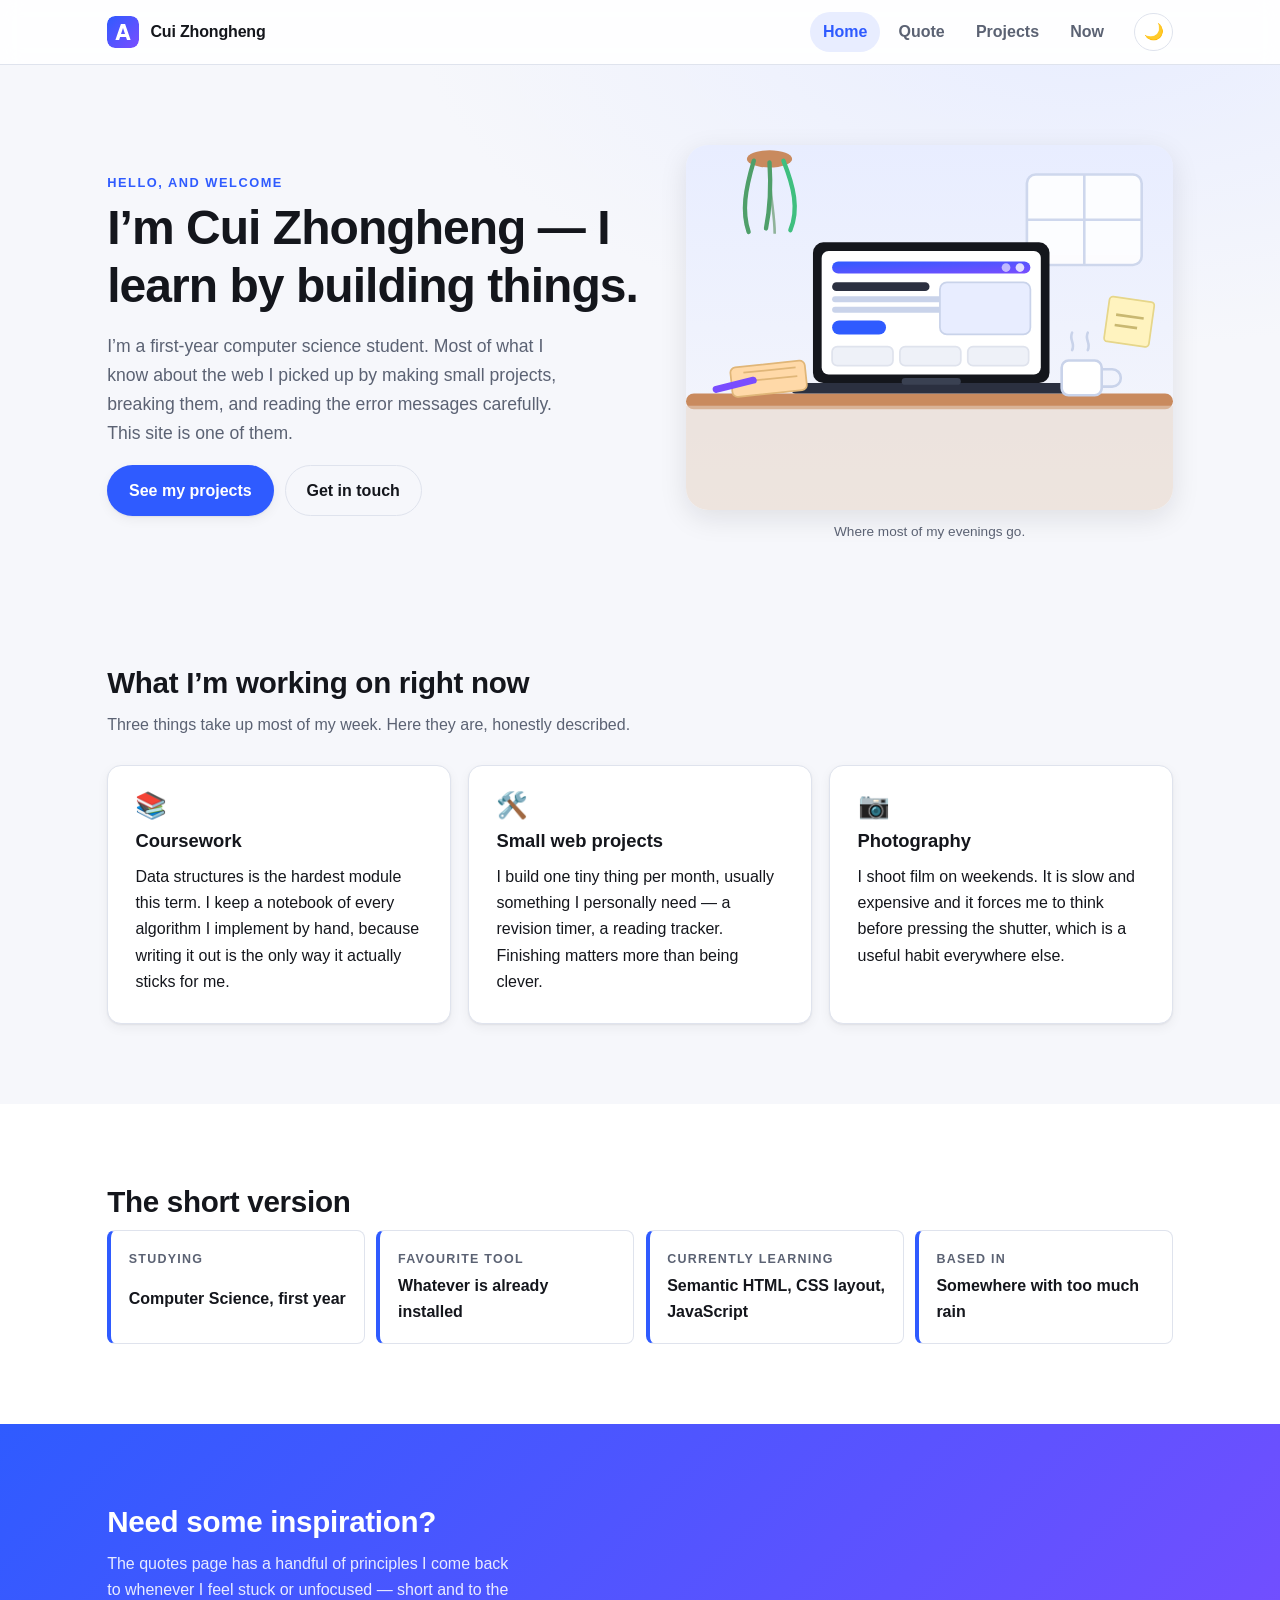
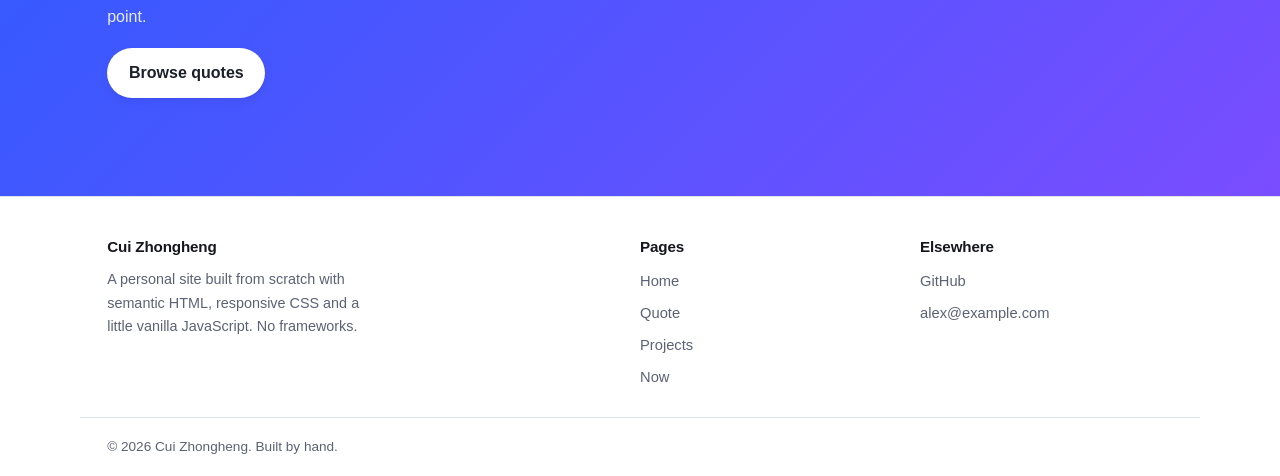
==== commit 8ffb021d: "Today,i try to improve my project,such as card game,useless machine and study timer" ====
--- a/index.html
+++ b/index.html
@@ -3,7 +3,7 @@
   ============================================================================
   TODO — REPLACE THESE BEFORE YOU SUBMIT
   ----------------------------------------------------------------------------
-  1. "Alex Chen"        -> your own name (appears on every page + footer)
+  1. "Cui Zhongheng"        -> your own name (appears on every page + footer)
   2. YOUR-USERNAME      -> your GitHub username (in the og:url / og:image URLs)
   3. alex@example.com   -> your real email (contact page + footer)
   4. All body text      -> rewrite it in your own voice. The structure, HTML
@@ -16,8 +16,8 @@
   <meta charset="utf-8">
   <meta name="viewport" content="width=device-width, initial-scale=1">
 
-  <title>Alex Chen — Home</title>
-  <meta name="description" content="Personal site of Alex Chen, a first-year computer science student who builds small, useful things for the web.">
+  <title>Cui Zhongheng — Home</title>
+  <meta name="description" content="Personal site of Cui Zhongheng, a first-year computer science student who builds small, useful things for the web.">
 
   <!-- Identity: canonical URL, favicon, app icon, web app manifest -->
   <link rel="canonical" href="https://YOUR-USERNAME.github.io/personal-site/">
@@ -29,14 +29,14 @@
 
   <!-- Identity: Open Graph image (1200x630) shown when the link is shared -->
   <meta property="og:type" content="website">
-  <meta property="og:site_name" content="Alex Chen">
-  <meta property="og:title" content="Alex Chen — Student, builder, curious person">
+  <meta property="og:site_name" content="Cui Zhongheng">
+  <meta property="og:title" content="Cui Zhongheng — Student, builder, curious person">
   <meta property="og:description" content="A small personal site about what I study, what I build, and how to reach me.">
   <meta property="og:url" content="https://YOUR-USERNAME.github.io/personal-site/">
   <meta property="og:image" content="https://YOUR-USERNAME.github.io/personal-site/assets/img/og-image.png">
   <meta property="og:image:width" content="1200">
   <meta property="og:image:height" content="630">
-  <meta property="og:image:alt" content="Alex Chen — personal website">
+  <meta property="og:image:alt" content="Cui Zhongheng — personal website">
   <meta name="twitter:card" content="summary_large_image">
 
   <!-- Styles -->
@@ -62,7 +62,7 @@
     <div class="container header-inner">
       <a class="brand" href="index.html">
         <img class="brand-mark" src="assets/img/favicon.svg" alt="" width="32" height="32">
-        <span class="brand-text">Alex&nbsp;Chen</span>
+        <span class="brand-text">Cui&nbsp;Zhongheng</span>
       </a>
 
       <button class="nav-toggle" type="button" aria-expanded="false" aria-controls="site-nav">
@@ -77,9 +77,9 @@
       <nav class="site-nav" id="site-nav" aria-label="Main navigation">
         <ul class="nav-list">
           <li><a href="index.html" aria-current="page">Home</a></li>
-          <li><a href="about.html">About</a></li>
+          <li><a href="about.html">Quote</a></li>
           <li><a href="projects.html">Projects</a></li>
-          <li><a href="contact.html">Contact</a></li>
+          <li><a href="contact.html">Now</a></li>
         </ul>
       </nav>
 
@@ -97,7 +97,7 @@
       <div class="container hero-inner">
         <div class="hero-copy">
           <p class="eyebrow">Hello, and welcome</p>
-          <h1 id="hero-title">I&rsquo;m Alex Chen &mdash; I learn by building things.</h1>
+          <h1 id="hero-title">I&rsquo;m Cui Zhongheng &mdash; I learn by building things.</h1>
           <p class="lead">
             I&rsquo;m a first-year computer science student. Most of what I know about
             the web I picked up by making small projects, breaking them, and reading
@@ -188,12 +188,12 @@
     <!-- ===================== CALL TO ACTION ===================== -->
     <section class="section cta" aria-labelledby="cta-title">
       <div class="container cta-inner">
-        <h2 id="cta-title">Want the longer story?</h2>
+        <h2 id="cta-title">Need some inspiration?</h2>
         <p>
-          The about page explains how I ended up writing code, and the projects page
-          lists what I have actually shipped so far &mdash; including the failures.
+          The quotes page has a handful of principles I come back to whenever I feel
+          stuck or unfocused &mdash; short and to the point.
         </p>
-        <p><a class="button button-primary" href="about.html">Read about me</a></p>
+        <p><a class="button button-primary" href="about.html">Browse quotes</a></p>
       </div>
     </section>
 
@@ -202,7 +202,7 @@
   <footer class="site-footer">
     <div class="container footer-inner">
       <div class="footer-col">
-        <h2 class="footer-title">Alex Chen</h2>
+        <h2 class="footer-title">Cui Zhongheng</h2>
         <p class="footer-note">
           A personal site built from scratch with semantic HTML, responsive CSS and a
           little vanilla JavaScript. No frameworks.
@@ -213,9 +213,9 @@
         <h2 class="footer-title">Pages</h2>
         <ul class="footer-links">
           <li><a href="index.html">Home</a></li>
-          <li><a href="about.html">About</a></li>
+          <li><a href="about.html">Quote</a></li>
           <li><a href="projects.html">Projects</a></li>
-          <li><a href="contact.html">Contact</a></li>
+          <li><a href="contact.html">Now</a></li>
         </ul>
       </nav>
 
@@ -229,10 +229,10 @@
     </div>
 
     <div class="container footer-bottom">
-      <p>&copy; <span data-current-year>2025</span> Alex Chen. Built by hand.</p>
+      <p>&copy; <span data-current-year>2025</span> Cui Zhongheng. Built by hand.</p>
     </div>
   </footer>
 
   <script src="assets/js/main.js" defer></script>
 </body>
-</html>
+</html>
--- a/assets/css/style.css
+++ b/assets/css/style.css
@@ -1,5 +1,5 @@
 /* ==========================================================================
-   Alex Chen — personal site
+   Cui Zhongheng — personal site
    style.css  (part 1 of 2: tokens, layout, components)
    Written by hand. No framework, no reset library, no build step.
    Part 2 (the responsive layer) is appended at the end of this file.
@@ -654,6 +654,14 @@
 /* Added by JavaScript while filtering */
 .project.is-hidden { display: none; }
 
+.project-link {
+  display: flex;
+  flex-direction: column;
+  color: inherit;
+  text-decoration: none;
+  height: 100%;
+}
+
 .project-figure {
   margin: 0;
   background-color: var(--surface-2);
@@ -670,6 +678,20 @@
 }
 
 .project-body p { margin-bottom: 0; color: var(--text-muted); }
+
+.project-cta {
+  display: inline-block;
+  margin-top: auto;
+  padding-top: var(--space-2);
+  font-size: .85rem;
+  font-weight: 700;
+  color: var(--accent);
+  transition: transform var(--transition);
+}
+
+.project:hover .project-cta {
+  transform: translateX(4px);
+}
 
 .empty-state {
   padding: var(--space-4);
@@ -931,10 +953,10 @@
 html.js .reveal.is-visible {
   opacity: 1;
   transform: none;
-}
-
+}
+
 /* ==========================================================================
-   Alex Chen — personal site
+   Cui Zhongheng — personal site
    style.css  (part 2 of 2: the responsive layer and print styles)
 
    The base styles above are written mobile-first: every multi-column rule
@@ -1003,30 +1025,31 @@
   }
 }
 
-/* --------------------------------------------------------------------------
-   21b. Keeping large media from forcing the page sideways
-
-   A grid item defaults to min-width: auto, so a 560px-wide illustration would
-   otherwise set the width of its whole column and push the page sideways on a
-   phone. minmax(0, 1fr) lets every single-column layout shrink to fit.
-   -------------------------------------------------------------------------- */
-.hero-inner,
-.split,
-.card-grid,
-.project-grid,
-.facts,
-.footer-inner,
-.skills,
-.timeline {
-  grid-template-columns: minmax(0, 1fr);
-}
-
-/* The same guard on the boxes that actually hold the wide images. */
-.hero-copy,
-.hero-figure,
-.split-body,
-.split-figure,
-.split-aside { min-width: 0; }
+/* --------------------------------------------------------------------------
+   21b. Keeping large media from forcing the page sideways
+
+   A grid item defaults to min-width: auto, so a 560px-wide illustration would
+   otherwise set the width of its whole column and push the page sideways on a
+   phone. minmax(0, 1fr) lets every single-column layout shrink to fit.
+   -------------------------------------------------------------------------- */
+.hero-inner,
+.split,
+.card-grid,
+.project-grid,
+.quote-grid,
+.facts,
+.footer-inner,
+.skills,
+.timeline {
+  grid-template-columns: minmax(0, 1fr);
+}
+
+/* The same guard on the boxes that actually hold the wide images. */
+.hero-copy,
+.hero-figure,
+.split-body,
+.split-figure,
+.split-aside { min-width: 0; }
 /* --------------------------------------------------------------------------
    22. Fluid type and a little breathing room
    -------------------------------------------------------------------------- */
@@ -1045,6 +1068,7 @@
   .container { padding-inline: var(--space-4); }
 
   .card-grid,
+  .quote-grid,
   .facts { grid-template-columns: repeat(2, minmax(0, 1fr)); }
 
   .footer-inner { grid-template-columns: repeat(2, minmax(0, 1fr)); }
@@ -1072,7 +1096,8 @@
    25. Large screens
    -------------------------------------------------------------------------- */
 @media (min-width: 1024px) {
-  .card-grid { grid-template-columns: repeat(3, minmax(0, 1fr)); }
+  .card-grid,
+  .quote-grid { grid-template-columns: repeat(3, minmax(0, 1fr)); }
 
   .facts { grid-template-columns: repeat(4, minmax(0, 1fr)); }
 
@@ -1113,6 +1138,130 @@
   .card:hover,
   .project:hover { transform: none; }
 }
+
+/* --------------------------------------------------------------------------
+   28. Quote page
+   -------------------------------------------------------------------------- */
+.quote-hero {
+  position: relative;
+  padding: var(--space-5) var(--space-4);
+  text-align: center;
+  background-color: var(--surface);
+  border: 1px solid var(--border);
+  border-radius: var(--radius-lg);
+  box-shadow: var(--shadow-sm);
+}
+
+.quote-hero-mark {
+  display: block;
+  font-size: 5rem;
+  line-height: 1;
+  color: var(--accent);
+  opacity: .25;
+  font-family: Georgia, "Times New Roman", serif;
+  margin-bottom: var(--space-2);
+}
+
+.quote-hero blockquote {
+  margin: 0;
+  padding: 0;
+  border: none;
+}
+
+.quote-hero blockquote p {
+  font-size: clamp(1.2rem, 1rem + 1vw, 1.65rem);
+  font-weight: 600;
+  line-height: 1.45;
+  letter-spacing: -.01em;
+  margin-bottom: var(--space-3);
+  transition: opacity 180ms ease, transform 180ms ease;
+}
+
+.quote-hero footer {
+  font-size: .95rem;
+  color: var(--text-muted);
+  margin-bottom: var(--space-4);
+}
+
+.quote-hero cite {
+  font-style: normal;
+  font-weight: 600;
+  color: var(--text);
+}
+
+.quote-hero .quote-source {
+  color: var(--text-muted);
+  margin-left: .25rem;
+}
+
+.quote-hero-shuffle {
+  margin: 0 auto;
+}
+
+.quote-grid {
+  display: grid;
+  gap: var(--space-3);
+  grid-template-columns: minmax(0, 1fr);
+}
+
+.quote-card {
+  position: relative;
+  display: flex;
+  flex-direction: column;
+  gap: var(--space-2);
+  padding: var(--space-4);
+}
+
+.quote-card blockquote {
+  margin: 0;
+  padding: 0;
+  border: none;
+  flex: 1;
+}
+
+.quote-card blockquote p {
+  font-size: .98rem;
+  font-weight: 500;
+  line-height: 1.55;
+  margin-bottom: 0;
+  color: var(--text);
+}
+
+.quote-card blockquote p::before { content: "\201C"; }
+.quote-card blockquote p::after  { content: "\201D"; }
+
+.quote-card footer {
+  font-size: .85rem;
+  color: var(--text-muted);
+  margin-top: auto;
+}
+
+.quote-card cite {
+  font-style: normal;
+  font-weight: 600;
+  color: var(--text);
+}
+
+.quote-category {
+  display: inline-block;
+  align-self: flex-start;
+  padding: .15rem .55rem;
+  font-size: .7rem;
+  font-weight: 700;
+  letter-spacing: .1em;
+  text-transform: uppercase;
+  color: var(--accent);
+  background-color: var(--accent-soft);
+  border-radius: 999px;
+  margin-bottom: var(--space-1);
+}
+
+.quote-source {
+  display: inline;
+  font-style: italic;
+}
+
+.quote-card.is-hidden { display: none; }
 
 /* --------------------------------------------------------------------------
    28. Print — the pages should still make sense on paper
@@ -1153,4 +1302,4 @@
     font-size: .85em;
     color: #444;
   }
-}
+}
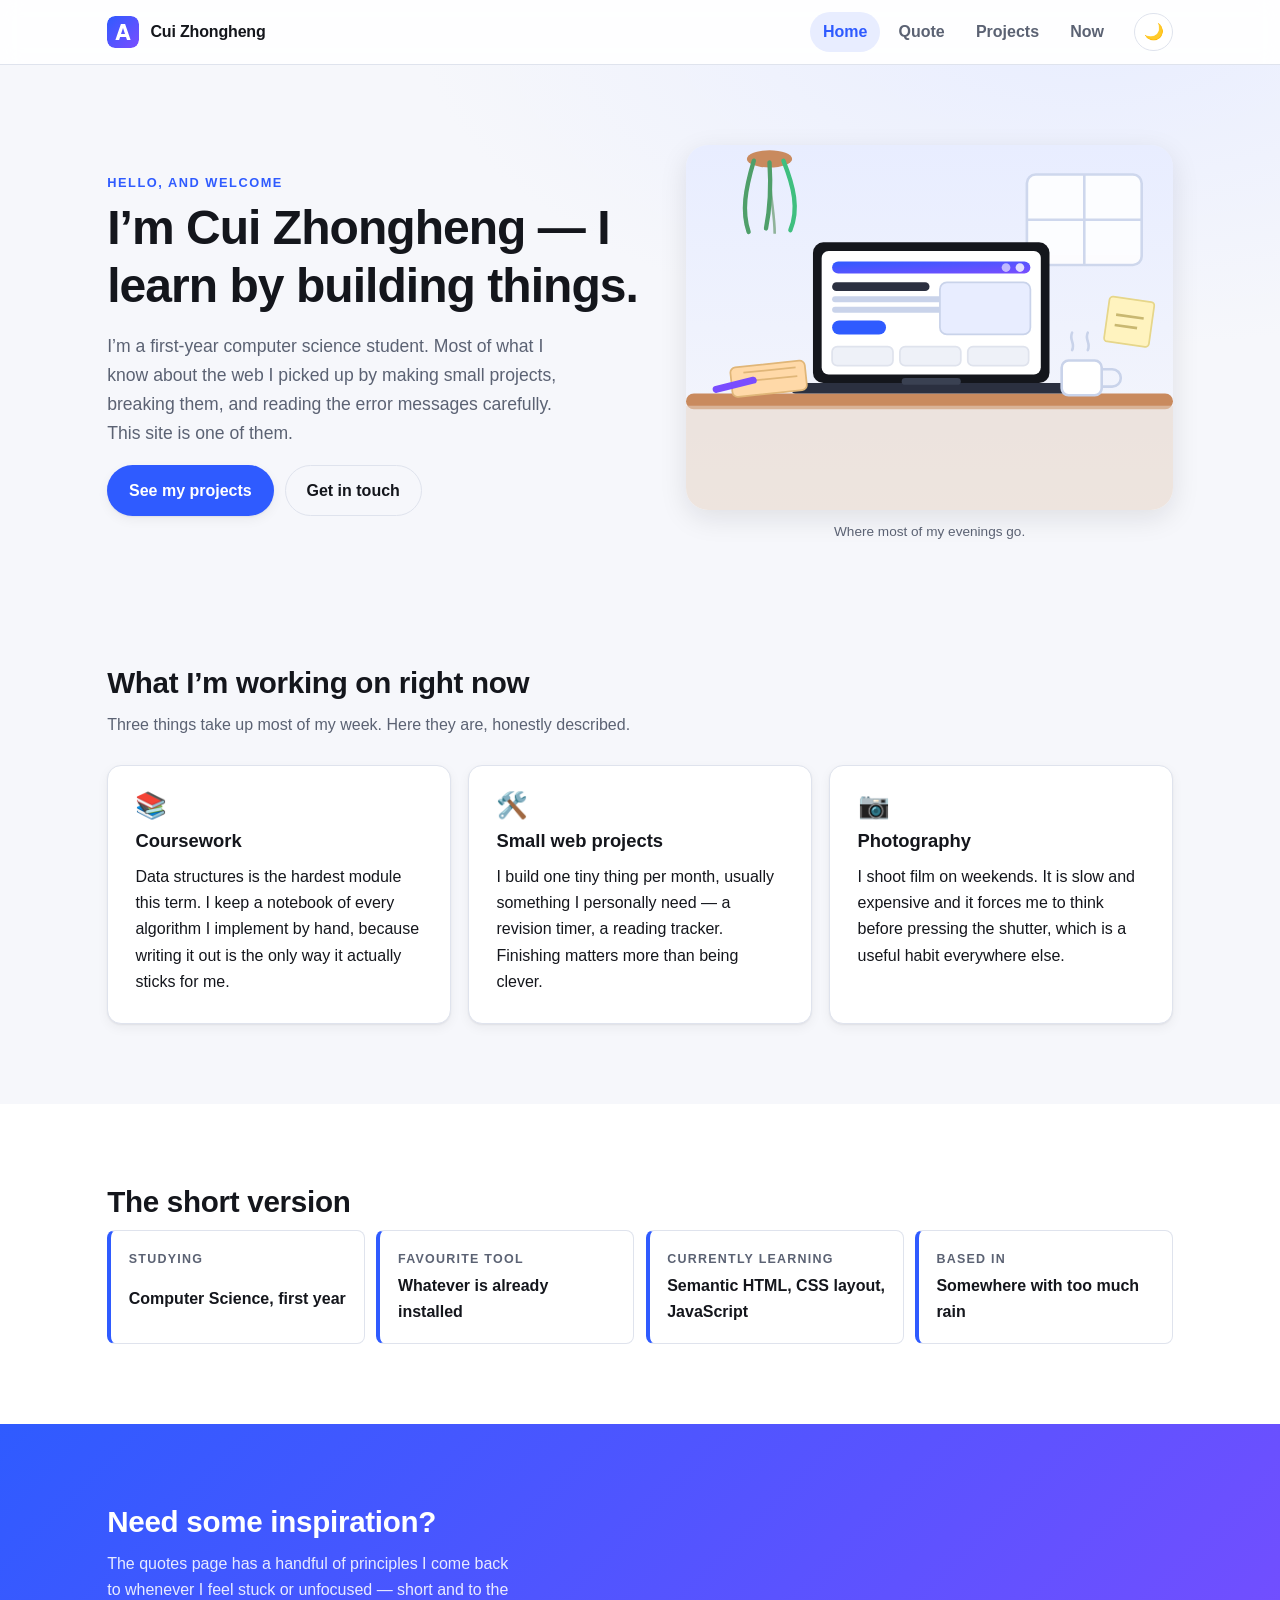
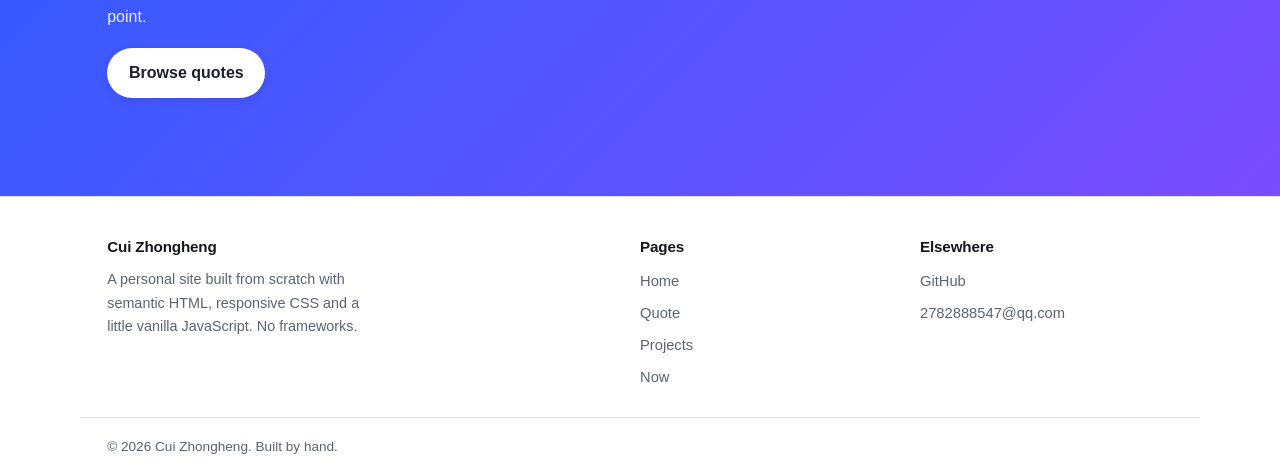
==== commit 87fe1578: "Fix placeholders, OG URLs and image; rename study timer" ====
--- a/index.html
+++ b/index.html
@@ -1,16 +1,4 @@
 <!DOCTYPE html>
-<!--
-  ============================================================================
-  TODO — REPLACE THESE BEFORE YOU SUBMIT
-  ----------------------------------------------------------------------------
-  1. "Cui Zhongheng"        -> your own name (appears on every page + footer)
-  2. YOUR-USERNAME      -> your GitHub username (in the og:url / og:image URLs)
-  3. alex@example.com   -> your real email (contact page + footer)
-  4. All body text      -> rewrite it in your own voice. The structure, HTML
-                           and CSS are the graded part; the words must be yours.
-  Search each file for the word TODO to find every placeholder.
-  ============================================================================
--->
 <html lang="en">
 <head>
   <meta charset="utf-8">
@@ -20,7 +8,7 @@
   <meta name="description" content="Personal site of Cui Zhongheng, a first-year computer science student who builds small, useful things for the web.">
 
   <!-- Identity: canonical URL, favicon, app icon, web app manifest -->
-  <link rel="canonical" href="https://YOUR-USERNAME.github.io/personal-site/">
+  <link rel="canonical" href="https://czhcyber.github.io/learning-html/">
   <link rel="icon" href="assets/img/favicon.svg" type="image/svg+xml">
   <link rel="icon" href="assets/img/favicon-32.png" type="image/png" sizes="32x32">
   <link rel="apple-touch-icon" href="assets/img/apple-touch-icon.png">
@@ -32,8 +20,8 @@
   <meta property="og:site_name" content="Cui Zhongheng">
   <meta property="og:title" content="Cui Zhongheng — Student, builder, curious person">
   <meta property="og:description" content="A small personal site about what I study, what I build, and how to reach me.">
-  <meta property="og:url" content="https://YOUR-USERNAME.github.io/personal-site/">
-  <meta property="og:image" content="https://YOUR-USERNAME.github.io/personal-site/assets/img/og-image.png">
+  <meta property="og:url" content="https://czhcyber.github.io/learning-html/">
+  <meta property="og:image" content="https://czhcyber.github.io/learning-html/assets/img/og-image.jpg">
   <meta property="og:image:width" content="1200">
   <meta property="og:image:height" content="630">
   <meta property="og:image:alt" content="Cui Zhongheng — personal website">
@@ -222,8 +210,8 @@
       <div class="footer-col">
         <h2 class="footer-title">Elsewhere</h2>
         <ul class="footer-links">
-          <li><a href="https://github.com/YOUR-USERNAME" rel="me noopener">GitHub</a></li>
-          <li><a href="mailto:alex@example.com">alex@example.com</a></li>
+          <li><a href="https://github.com/czhcyber" rel="me noopener">GitHub</a></li>
+          <li><a href="mailto:2782888547@qq.com">2782888547@qq.com</a></li>
         </ul>
       </div>
     </div>
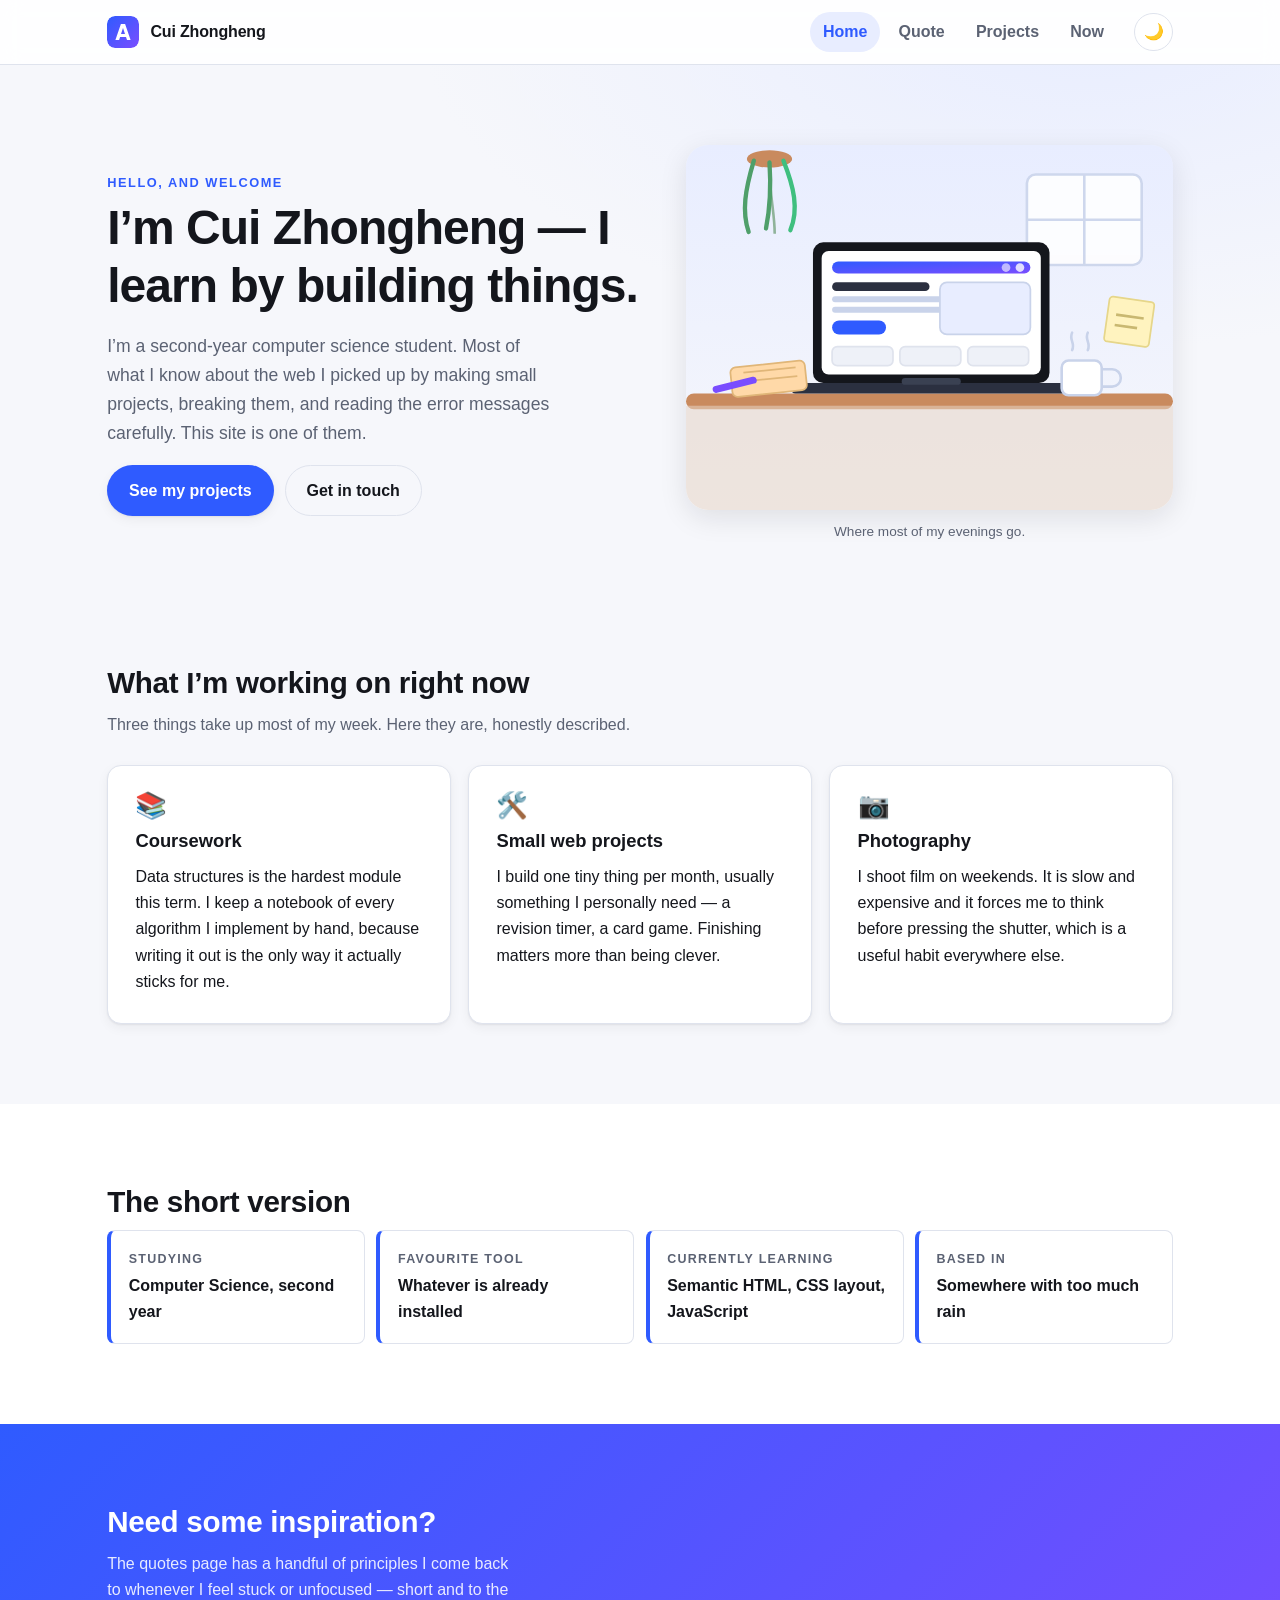
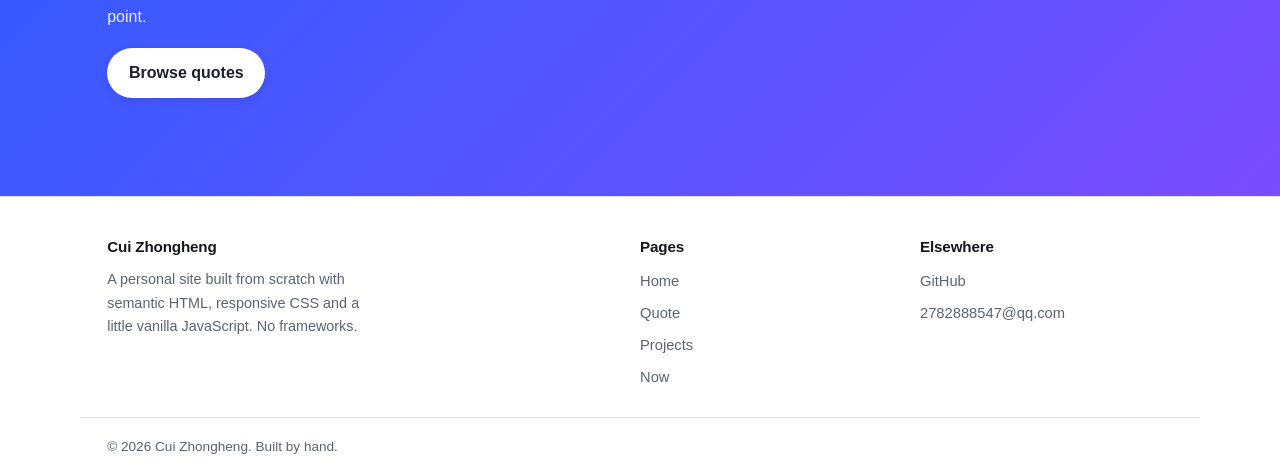
==== commit f1fb06f3: "Fix copy: second-year status, current year, and project descriptions that no longer matched the code" ====
--- a/index.html
+++ b/index.html
@@ -5,7 +5,7 @@
   <meta name="viewport" content="width=device-width, initial-scale=1">
 
   <title>Cui Zhongheng — Home</title>
-  <meta name="description" content="Personal site of Cui Zhongheng, a first-year computer science student who builds small, useful things for the web.">
+  <meta name="description" content="Personal site of Cui Zhongheng, a second-year computer science student who builds small, useful things for the web.">
 
   <!-- Identity: canonical URL, favicon, app icon, web app manifest -->
   <link rel="canonical" href="https://czhcyber.github.io/learning-html/">
@@ -33,7 +33,7 @@
   <script>
     (function () {
       try {
-        var saved = localStorage.getItem("alex-site-theme");
+        var saved = localStorage.getItem("czh-site-theme");
         var dark = saved === "dark" ||
           (!saved && window.matchMedia("(prefers-color-scheme: dark)").matches);
         if (dark) { document.documentElement.setAttribute("data-theme", "dark"); }
@@ -87,7 +87,7 @@
           <p class="eyebrow">Hello, and welcome</p>
           <h1 id="hero-title">I&rsquo;m Cui Zhongheng &mdash; I learn by building things.</h1>
           <p class="lead">
-            I&rsquo;m a first-year computer science student. Most of what I know about
+            I&rsquo;m a second-year computer science student. Most of what I know about
             the web I picked up by making small projects, breaking them, and reading
             the error messages carefully. This site is one of them.
           </p>
@@ -132,7 +132,7 @@
             <h3>Small web projects</h3>
             <p>
               I build one tiny thing per month, usually something I personally need &mdash;
-              a revision timer, a reading tracker. Finishing matters more than being clever.
+              a revision timer, a card game. Finishing matters more than being clever.
             </p>
           </article>
 
@@ -155,7 +155,7 @@
         <dl class="facts">
           <div class="fact">
             <dt>Studying</dt>
-            <dd>Computer Science, first year</dd>
+            <dd>Computer Science, second year</dd>
           </div>
           <div class="fact">
             <dt>Favourite tool</dt>
@@ -217,7 +217,7 @@
     </div>
 
     <div class="container footer-bottom">
-      <p>&copy; <span data-current-year>2025</span> Cui Zhongheng. Built by hand.</p>
+      <p>&copy; <span data-current-year>2026</span> Cui Zhongheng. Built by hand.</p>
     </div>
   </footer>
 
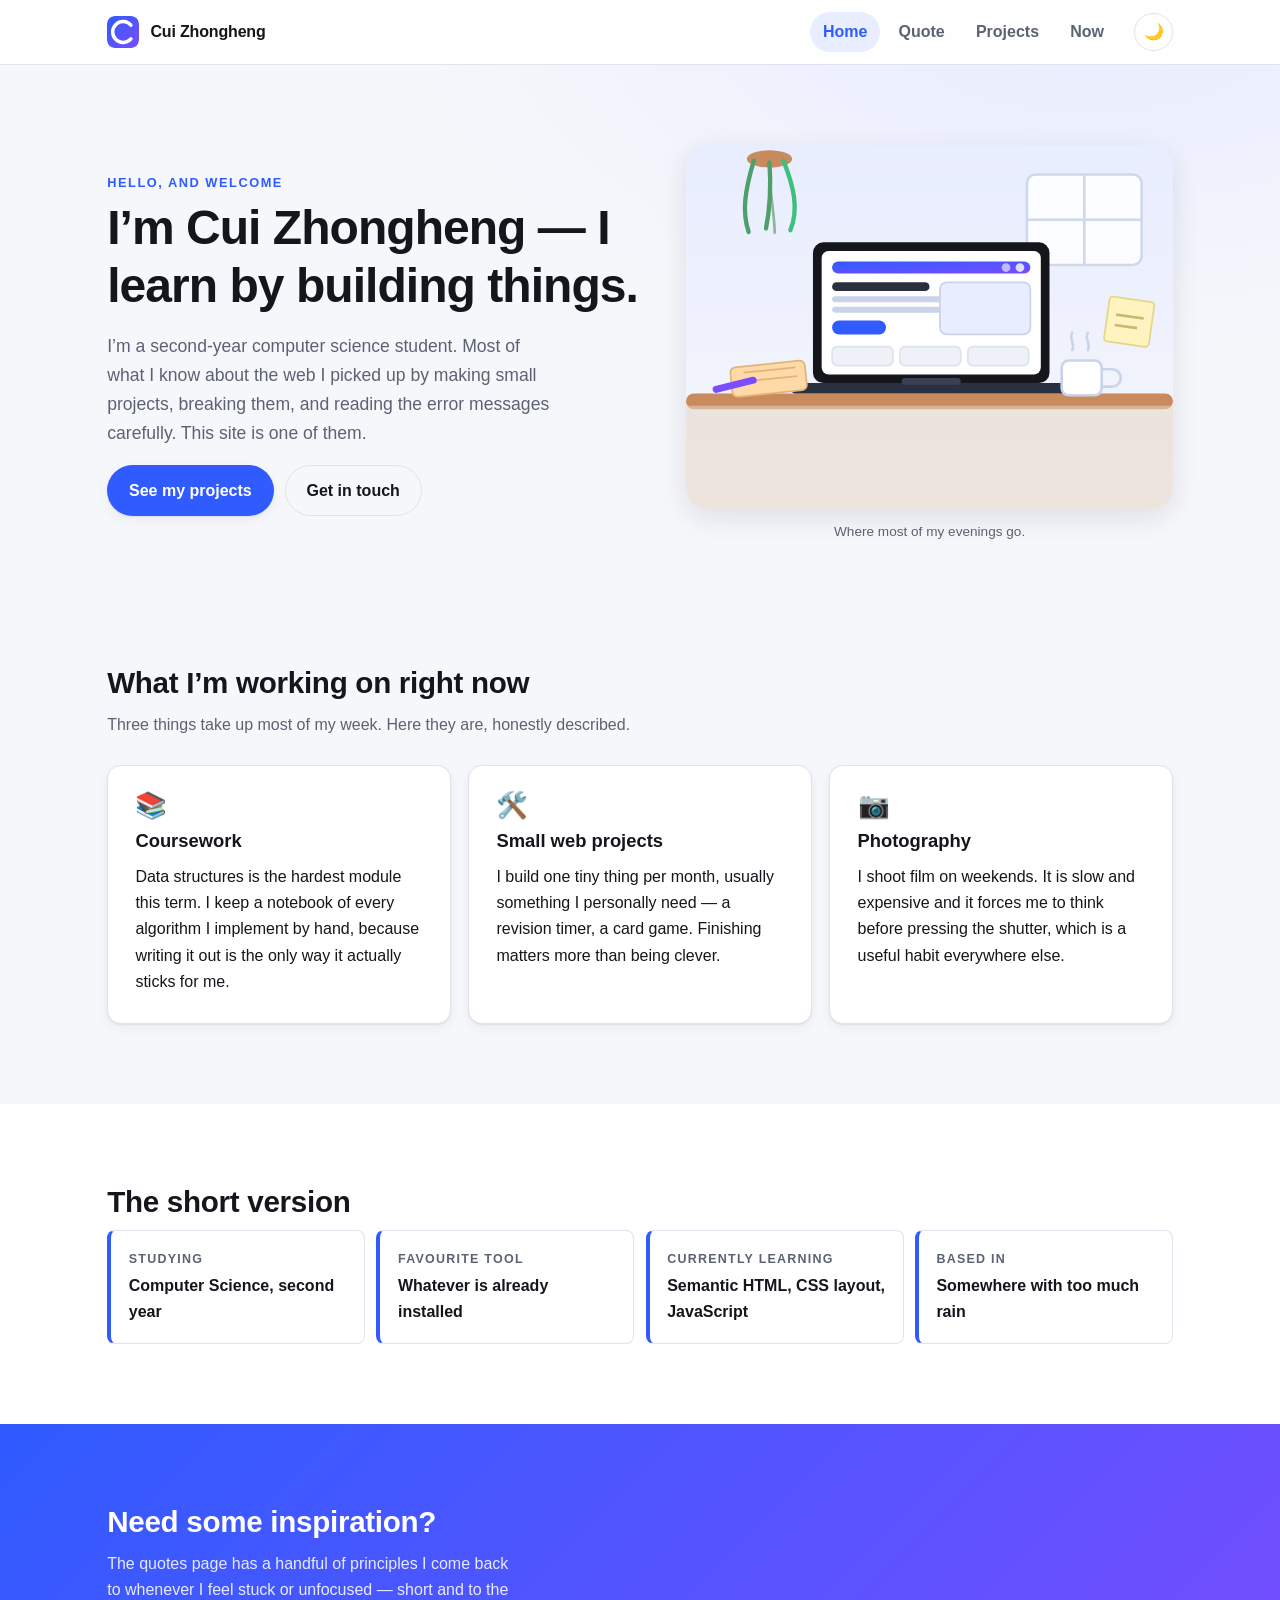
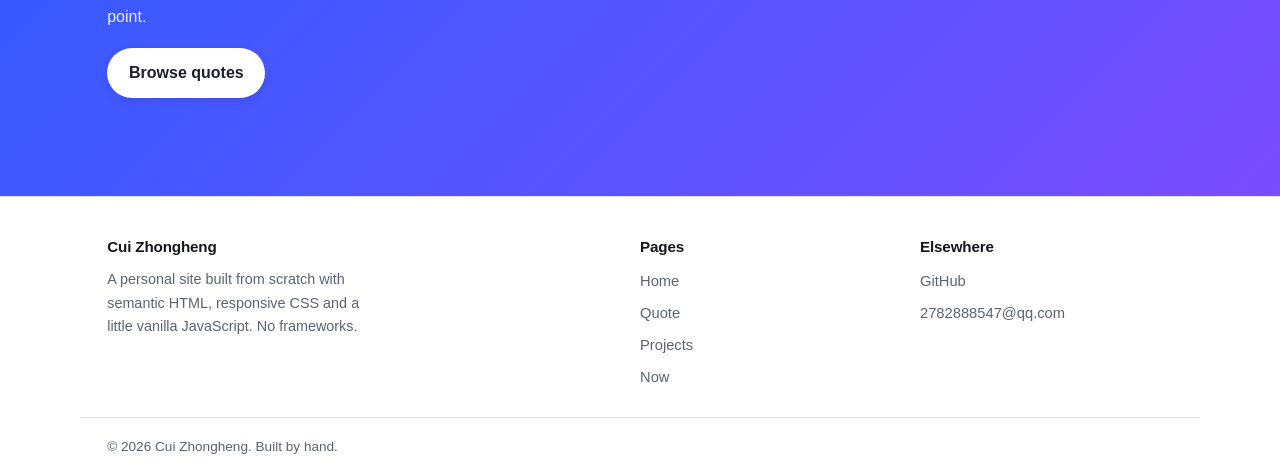
==== commit 6d70fe4a: "Finalize learning site navigation, quotes and project ideas" ====
--- a/index.html
+++ b/index.html
@@ -1,226 +1,222 @@
-<!DOCTYPE html>
-<html lang="en">
-<head>
-  <meta charset="utf-8">
-  <meta name="viewport" content="width=device-width, initial-scale=1">
-
-  <title>Cui Zhongheng — Home</title>
-  <meta name="description" content="Personal site of Cui Zhongheng, a second-year computer science student who builds small, useful things for the web.">
-
-  <!-- Identity: canonical URL, favicon, app icon, web app manifest -->
-  <link rel="canonical" href="https://czhcyber.github.io/learning-html/">
-  <link rel="icon" href="assets/img/favicon.svg" type="image/svg+xml">
-  <link rel="icon" href="assets/img/favicon-32.png" type="image/png" sizes="32x32">
-  <link rel="apple-touch-icon" href="assets/img/apple-touch-icon.png">
-  <link rel="manifest" href="site.webmanifest">
-  <meta name="theme-color" content="#2f6bff">
-
-  <!-- Identity: Open Graph image (1200x630) shown when the link is shared -->
-  <meta property="og:type" content="website">
-  <meta property="og:site_name" content="Cui Zhongheng">
-  <meta property="og:title" content="Cui Zhongheng — Student, builder, curious person">
-  <meta property="og:description" content="A small personal site about what I study, what I build, and how to reach me.">
-  <meta property="og:url" content="https://czhcyber.github.io/learning-html/">
-  <meta property="og:image" content="https://czhcyber.github.io/learning-html/assets/img/og-image.jpg">
-  <meta property="og:image:width" content="1200">
-  <meta property="og:image:height" content="630">
-  <meta property="og:image:alt" content="Cui Zhongheng — personal website">
-  <meta name="twitter:card" content="summary_large_image">
-
-  <!-- Styles -->
-  <!-- Set the colour theme before the first paint, so a dark-theme visitor
-       never sees a flash of the light theme. main.js takes over afterwards. -->
-  <script>
-    (function () {
-      try {
-        var saved = localStorage.getItem("czh-site-theme");
-        var dark = saved === "dark" ||
-          (!saved && window.matchMedia("(prefers-color-scheme: dark)").matches);
-        if (dark) { document.documentElement.setAttribute("data-theme", "dark"); }
-      } catch (error) { /* storage blocked: fall back to the light theme */ }
-    })();
-  </script>
-  <link rel="stylesheet" href="assets/css/style.css">
-</head>
-
-<body>
-  <a class="skip-link" href="#main">Skip to main content</a>
-
-  <header class="site-header">
-    <div class="container header-inner">
-      <a class="brand" href="index.html">
-        <img class="brand-mark" src="assets/img/favicon.svg" alt="" width="32" height="32">
-        <span class="brand-text">Cui&nbsp;Zhongheng</span>
-      </a>
-
-      <button class="nav-toggle" type="button" aria-expanded="false" aria-controls="site-nav">
-        <span class="nav-toggle-box" aria-hidden="true">
-          <span class="nav-toggle-bar"></span>
-          <span class="nav-toggle-bar"></span>
-          <span class="nav-toggle-bar"></span>
-        </span>
-        <span class="visually-hidden">Menu</span>
-      </button>
-
-      <nav class="site-nav" id="site-nav" aria-label="Main navigation">
-        <ul class="nav-list">
-          <li><a href="index.html" aria-current="page">Home</a></li>
-          <li><a href="about.html">Quote</a></li>
-          <li><a href="projects.html">Projects</a></li>
-          <li><a href="contact.html">Now</a></li>
-        </ul>
-      </nav>
-
-      <button class="theme-toggle" type="button" aria-pressed="false">
-        <span class="theme-toggle-icon" aria-hidden="true">🌙</span>
-        <span class="visually-hidden">Switch colour theme</span>
-      </button>
-    </div>
-  </header>
-
-  <main id="main">
-
-    <!-- ===================== HERO ===================== -->
-    <section class="hero" aria-labelledby="hero-title">
-      <div class="container hero-inner">
-        <div class="hero-copy">
-          <p class="eyebrow">Hello, and welcome</p>
-          <h1 id="hero-title">I&rsquo;m Cui Zhongheng &mdash; I learn by building things.</h1>
-          <p class="lead">
-            I&rsquo;m a second-year computer science student. Most of what I know about
-            the web I picked up by making small projects, breaking them, and reading
-            the error messages carefully. This site is one of them.
-          </p>
-          <p class="hero-actions">
-            <a class="button button-primary" href="projects.html">See my projects</a>
-            <a class="button button-ghost" href="contact.html">Get in touch</a>
-          </p>
-        </div>
-
-        <figure class="hero-figure">
-          <img src="assets/img/hero-illustration.svg"
-               alt="Illustration of a desk with a laptop showing a simple web page layout."
-               width="560" height="420">
-          <figcaption>Where most of my evenings go.</figcaption>
-        </figure>
-      </div>
-    </section>
-
-    <!-- ===================== WHAT I'M DOING ===================== -->
-    <section class="section" aria-labelledby="now-title">
-      <div class="container">
-        <header class="section-head">
-          <h2 id="now-title">What I&rsquo;m working on right now</h2>
-          <p class="section-sub">
-            Three things take up most of my week. Here they are, honestly described.
-          </p>
-        </header>
-
-        <div class="card-grid">
-          <article class="card">
-            <p class="card-icon" aria-hidden="true">📚</p>
-            <h3>Coursework</h3>
-            <p>
-              Data structures is the hardest module this term. I keep a notebook of
-              every algorithm I implement by hand, because writing it out is the only
-              way it actually sticks for me.
-            </p>
-          </article>
-
-          <article class="card">
-            <p class="card-icon" aria-hidden="true">🛠️</p>
-            <h3>Small web projects</h3>
-            <p>
-              I build one tiny thing per month, usually something I personally need &mdash;
-              a revision timer, a card game. Finishing matters more than being clever.
-            </p>
-          </article>
-
-          <article class="card">
-            <p class="card-icon" aria-hidden="true">📷</p>
-            <h3>Photography</h3>
-            <p>
-              I shoot film on weekends. It is slow and expensive and it forces me to
-              think before pressing the shutter, which is a useful habit everywhere else.
-            </p>
-          </article>
-        </div>
-      </div>
-    </section>
-
-    <!-- ===================== QUICK FACTS ===================== -->
-    <section class="section section-alt" aria-labelledby="facts-title">
-      <div class="container">
-        <h2 id="facts-title">The short version</h2>
-        <dl class="facts">
-          <div class="fact">
-            <dt>Studying</dt>
-            <dd>Computer Science, second year</dd>
-          </div>
-          <div class="fact">
-            <dt>Favourite tool</dt>
-            <dd>Whatever is already installed</dd>
-          </div>
-          <div class="fact">
-            <dt>Currently learning</dt>
-            <dd>Semantic HTML, CSS layout, JavaScript</dd>
-          </div>
-          <div class="fact">
-            <dt>Based in</dt>
-            <dd>Somewhere with too much rain</dd>
-          </div>
-        </dl>
-      </div>
-    </section>
-
-    <!-- ===================== CALL TO ACTION ===================== -->
-    <section class="section cta" aria-labelledby="cta-title">
-      <div class="container cta-inner">
-        <h2 id="cta-title">Need some inspiration?</h2>
-        <p>
-          The quotes page has a handful of principles I come back to whenever I feel
-          stuck or unfocused &mdash; short and to the point.
-        </p>
-        <p><a class="button button-primary" href="about.html">Browse quotes</a></p>
-      </div>
-    </section>
-
-  </main>
-
-  <footer class="site-footer">
-    <div class="container footer-inner">
-      <div class="footer-col">
-        <h2 class="footer-title">Cui Zhongheng</h2>
-        <p class="footer-note">
-          A personal site built from scratch with semantic HTML, responsive CSS and a
-          little vanilla JavaScript. No frameworks.
-        </p>
-      </div>
-
-      <nav class="footer-col" aria-label="Footer navigation">
-        <h2 class="footer-title">Pages</h2>
-        <ul class="footer-links">
-          <li><a href="index.html">Home</a></li>
-          <li><a href="about.html">Quote</a></li>
-          <li><a href="projects.html">Projects</a></li>
-          <li><a href="contact.html">Now</a></li>
-        </ul>
-      </nav>
-
-      <div class="footer-col">
-        <h2 class="footer-title">Elsewhere</h2>
-        <ul class="footer-links">
-          <li><a href="https://github.com/czhcyber" rel="me noopener">GitHub</a></li>
-          <li><a href="mailto:2782888547@qq.com">2782888547@qq.com</a></li>
-        </ul>
-      </div>
-    </div>
-
-    <div class="container footer-bottom">
-      <p>&copy; <span data-current-year>2026</span> Cui Zhongheng. Built by hand.</p>
-    </div>
-  </footer>
-
-  <script src="assets/js/main.js" defer></script>
-</body>
+<!DOCTYPE html>
+<html lang="en">
+<head>
+  <meta charset="utf-8">
+  <meta name="viewport" content="width=device-width, initial-scale=1">
+
+  <title>Cui Zhongheng — Home</title>
+  <meta name="description" content="Personal site of Cui Zhongheng, a second-year computer science student who builds small, useful things for the web.">
+
+  <!-- Identity: canonical URL, favicon, app icon, web app manifest -->
+  <link rel="canonical" href="https://czhcyber.github.io/learning-html/">
+  <link rel="icon" href="assets/img/favicon.svg" type="image/svg+xml">
+  <link rel="icon" href="assets/img/favicon-32.png" type="image/png" sizes="32x32">
+  <link rel="apple-touch-icon" href="assets/img/apple-touch-icon.png">
+  <link rel="manifest" href="site.webmanifest">
+  <meta name="theme-color" content="#2f6bff">
+
+  <!-- Identity: Open Graph image (1200x630) shown when the link is shared -->
+  <meta property="og:type" content="website">
+  <meta property="og:site_name" content="Cui Zhongheng">
+  <meta property="og:title" content="Cui Zhongheng — Student, builder, curious person">
+  <meta property="og:description" content="A small personal site about what I study, what I build, and how to reach me.">
+  <meta property="og:url" content="https://czhcyber.github.io/learning-html/">
+  <meta property="og:image" content="https://czhcyber.github.io/learning-html/assets/img/og-image.jpg">
+  <meta property="og:image:width" content="1200">
+  <meta property="og:image:height" content="630">
+  <meta property="og:image:alt" content="Cui Zhongheng — learning website">
+  <meta name="twitter:card" content="summary_large_image">
+
+  <!-- Styles -->
+  <!-- Set the colour theme before the first paint, so a dark-theme visitor
+       never sees a flash of the light theme. main.js takes over afterwards. -->
+  <script>
+    (function () {
+      try {
+        var saved = localStorage.getItem("czh-site-theme");
+        var dark = saved === "dark" ||
+          (!saved && window.matchMedia("(prefers-color-scheme: dark)").matches);
+        if (dark) { document.documentElement.setAttribute("data-theme", "dark"); }
+      } catch (error) { /* storage blocked: fall back to the light theme */ }
+    })();
+  </script>
+  <link rel="stylesheet" href="assets/css/style.css">
+</head>
+
+<body>
+  <a class="skip-link" href="#main">Skip to main content</a>
+
+  <header class="site-header">
+    <div class="container header-inner">
+      <a class="brand" href="index.html">
+        <img class="brand-mark" src="assets/img/favicon.svg" alt="" width="32" height="32">
+        <span class="brand-text">Cui&nbsp;Zhongheng</span>
+      </a>
+
+      <button class="nav-toggle" type="button" aria-expanded="false" aria-controls="site-nav">
+        <span class="nav-toggle-box" aria-hidden="true">
+          <span class="nav-toggle-bar"></span>
+          <span class="nav-toggle-bar"></span>
+          <span class="nav-toggle-bar"></span>
+        </span>
+        <span class="visually-hidden">Menu</span>
+      </button>
+
+      <nav class="site-nav" id="site-nav" aria-label="Main navigation">
+        <ul class="nav-list" data-nav-list></ul>
+      </nav>
+
+      <button class="theme-toggle" type="button" aria-pressed="false">
+        <span class="theme-toggle-icon" aria-hidden="true">🌙</span>
+        <span class="visually-hidden">Switch colour theme</span>
+      </button>
+    </div>
+  </header>
+
+  <main id="main">
+
+    <!-- ===================== HERO ===================== -->
+    <section class="hero" aria-labelledby="hero-title">
+      <div class="container hero-inner">
+        <div class="hero-copy">
+          <p class="eyebrow">Hello, and welcome</p>
+          <h1 id="hero-title">I&rsquo;m Cui Zhongheng &mdash; I learn by building things.</h1>
+          <p class="lead">
+            I&rsquo;m a second-year computer science student. Most of what I know about
+            the web I picked up by making small projects, breaking them, and reading
+            the error messages carefully. This site is one of them.
+          </p>
+          <p class="hero-actions">
+            <a class="button button-primary" href="projects.html">See my projects</a>
+            <a class="button button-ghost" href="contact.html">Get in touch</a>
+          </p>
+        </div>
+
+        <figure class="hero-figure">
+          <img src="assets/img/hero-illustration.svg"
+               alt="Illustration of a desk with a laptop showing a simple web page layout."
+               width="560" height="420">
+          <figcaption>Where most of my evenings go.</figcaption>
+        </figure>
+      </div>
+    </section>
+
+    <!-- ===================== WHAT I'M DOING ===================== -->
+    <section class="section" aria-labelledby="now-title">
+      <div class="container">
+        <header class="section-head">
+          <h2 id="now-title">What I&rsquo;m working on right now</h2>
+          <p class="section-sub">
+            Three things take up most of my week. Here they are, honestly described.
+          </p>
+        </header>
+
+        <div class="card-grid">
+          <article class="card">
+            <p class="card-icon" aria-hidden="true">📚</p>
+            <h3>Coursework</h3>
+            <p>
+              Data structures is the hardest module this term. I keep a notebook of
+              every algorithm I implement by hand, because writing it out is the only
+              way it actually sticks for me.
+            </p>
+          </article>
+
+          <article class="card">
+            <p class="card-icon" aria-hidden="true">🛠️</p>
+            <h3>Small web projects</h3>
+            <p>
+              I build one tiny thing per month, usually something I personally need &mdash;
+              a revision timer, a card game. Finishing matters more than being clever.
+            </p>
+          </article>
+
+          <article class="card">
+            <p class="card-icon" aria-hidden="true">📷</p>
+            <h3>Photography</h3>
+            <p>
+              I shoot film on weekends. It is slow and expensive and it forces me to
+              think before pressing the shutter, which is a useful habit everywhere else.
+            </p>
+          </article>
+        </div>
+      </div>
+    </section>
+
+    <!-- ===================== QUICK FACTS ===================== -->
+    <section class="section section-alt" aria-labelledby="facts-title">
+      <div class="container">
+        <h2 id="facts-title">The short version</h2>
+        <dl class="facts">
+          <div class="fact">
+            <dt>Studying</dt>
+            <dd>Computer Science, second year</dd>
+          </div>
+          <div class="fact">
+            <dt>Favourite tool</dt>
+            <dd>Whatever is already installed</dd>
+          </div>
+          <div class="fact">
+            <dt>Currently learning</dt>
+            <dd>Semantic HTML, CSS layout, JavaScript</dd>
+          </div>
+          <div class="fact">
+            <dt>Based in</dt>
+            <dd>Somewhere with too much rain</dd>
+          </div>
+        </dl>
+      </div>
+    </section>
+
+    <!-- ===================== CALL TO ACTION ===================== -->
+    <section class="section cta" aria-labelledby="cta-title">
+      <div class="container cta-inner">
+        <h2 id="cta-title">Need some inspiration?</h2>
+        <p>
+          The quotes page has a handful of principles I come back to whenever I feel
+          stuck or unfocused &mdash; short and to the point.
+        </p>
+        <p><a class="button button-primary" href="about.html">Browse quotes</a></p>
+      </div>
+    </section>
+
+  </main>
+
+  <footer class="site-footer">
+    <div class="container footer-inner">
+      <div class="footer-col">
+        <h2 class="footer-title">Cui Zhongheng</h2>
+        <p class="footer-note">
+          A personal site built from scratch with semantic HTML, responsive CSS and a
+          little vanilla JavaScript. No frameworks.
+        </p>
+      </div>
+
+      <nav class="footer-col" aria-label="Footer navigation">
+        <h2 class="footer-title">Pages</h2>
+        <ul class="footer-links">
+          <li><a href="index.html">Home</a></li>
+          <li><a href="about.html">Quote</a></li>
+          <li><a href="projects.html">Projects</a></li>
+          <li><a href="contact.html">Now</a></li>
+        </ul>
+      </nav>
+
+      <div class="footer-col">
+        <h2 class="footer-title">Elsewhere</h2>
+        <ul class="footer-links">
+          <li><a href="https://github.com/czhcyber" rel="me noopener">GitHub</a></li>
+          <li><a href="mailto:2782888547@qq.com">2782888547@qq.com</a></li>
+        </ul>
+      </div>
+    </div>
+
+    <div class="container footer-bottom">
+      <p>&copy; <span data-current-year>2026</span> Cui Zhongheng. Built by hand.</p>
+    </div>
+  </footer>
+
+  <script src="nav.js" defer></script>
+  <script src="assets/js/main.js" defer></script>
+</body>
 </html>
--- a/assets/css/style.css
+++ b/assets/css/style.css
@@ -1302,4 +1302,55 @@
     font-size: .85em;
     color: #444;
   }
-}+}
+/* Project ideas list */
+.section-intro {
+  max-width: 62ch;
+  margin: 0.9rem 0 0;
+  color: var(--text-muted);
+}
+
+.idea-list {
+  display: grid;
+  grid-template-columns: 1fr 1fr;
+  column-gap: 3rem;
+  margin: 2.5rem 0 0;
+  padding: 0;
+  list-style: none;
+  border-top: 1px solid var(--border);
+}
+
+.idea-list li {
+  display: flex;
+  gap: 1rem;
+  padding: 1.4rem 0;
+  border-bottom: 1px solid var(--border);
+}
+
+.idea-index {
+  flex: 0 0 auto;
+  padding-top: 0.2rem;
+  color: var(--accent);
+  font-size: 0.75rem;
+  font-weight: 700;
+  letter-spacing: 0.08em;
+}
+
+.idea-list h3 {
+  margin: 0;
+  font-size: 1.02rem;
+  letter-spacing: -0.015em;
+}
+
+.idea-list p {
+  margin: 0.4rem 0 0;
+  color: var(--text-muted);
+  font-size: 0.94rem;
+  line-height: 1.55;
+}
+
+@media (max-width: 760px) {
+  .idea-list {
+    grid-template-columns: 1fr;
+  }
+}
